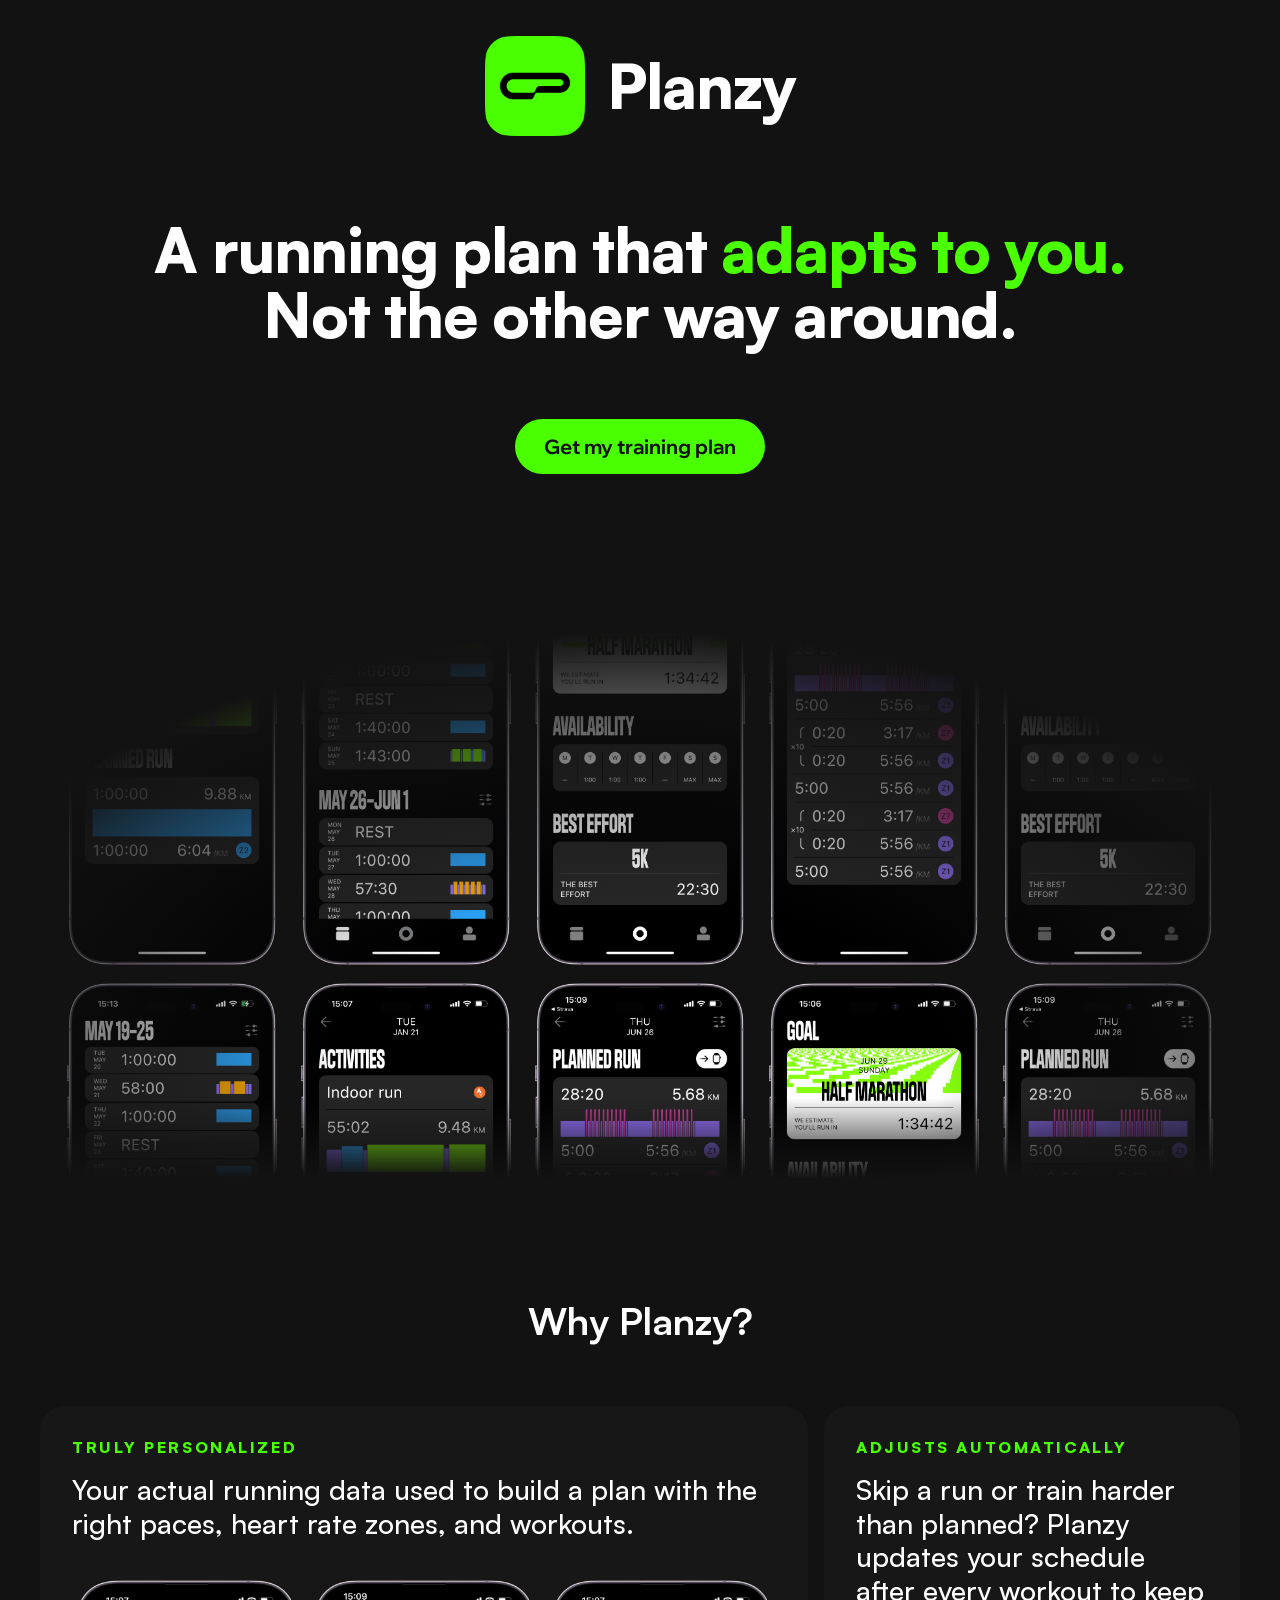
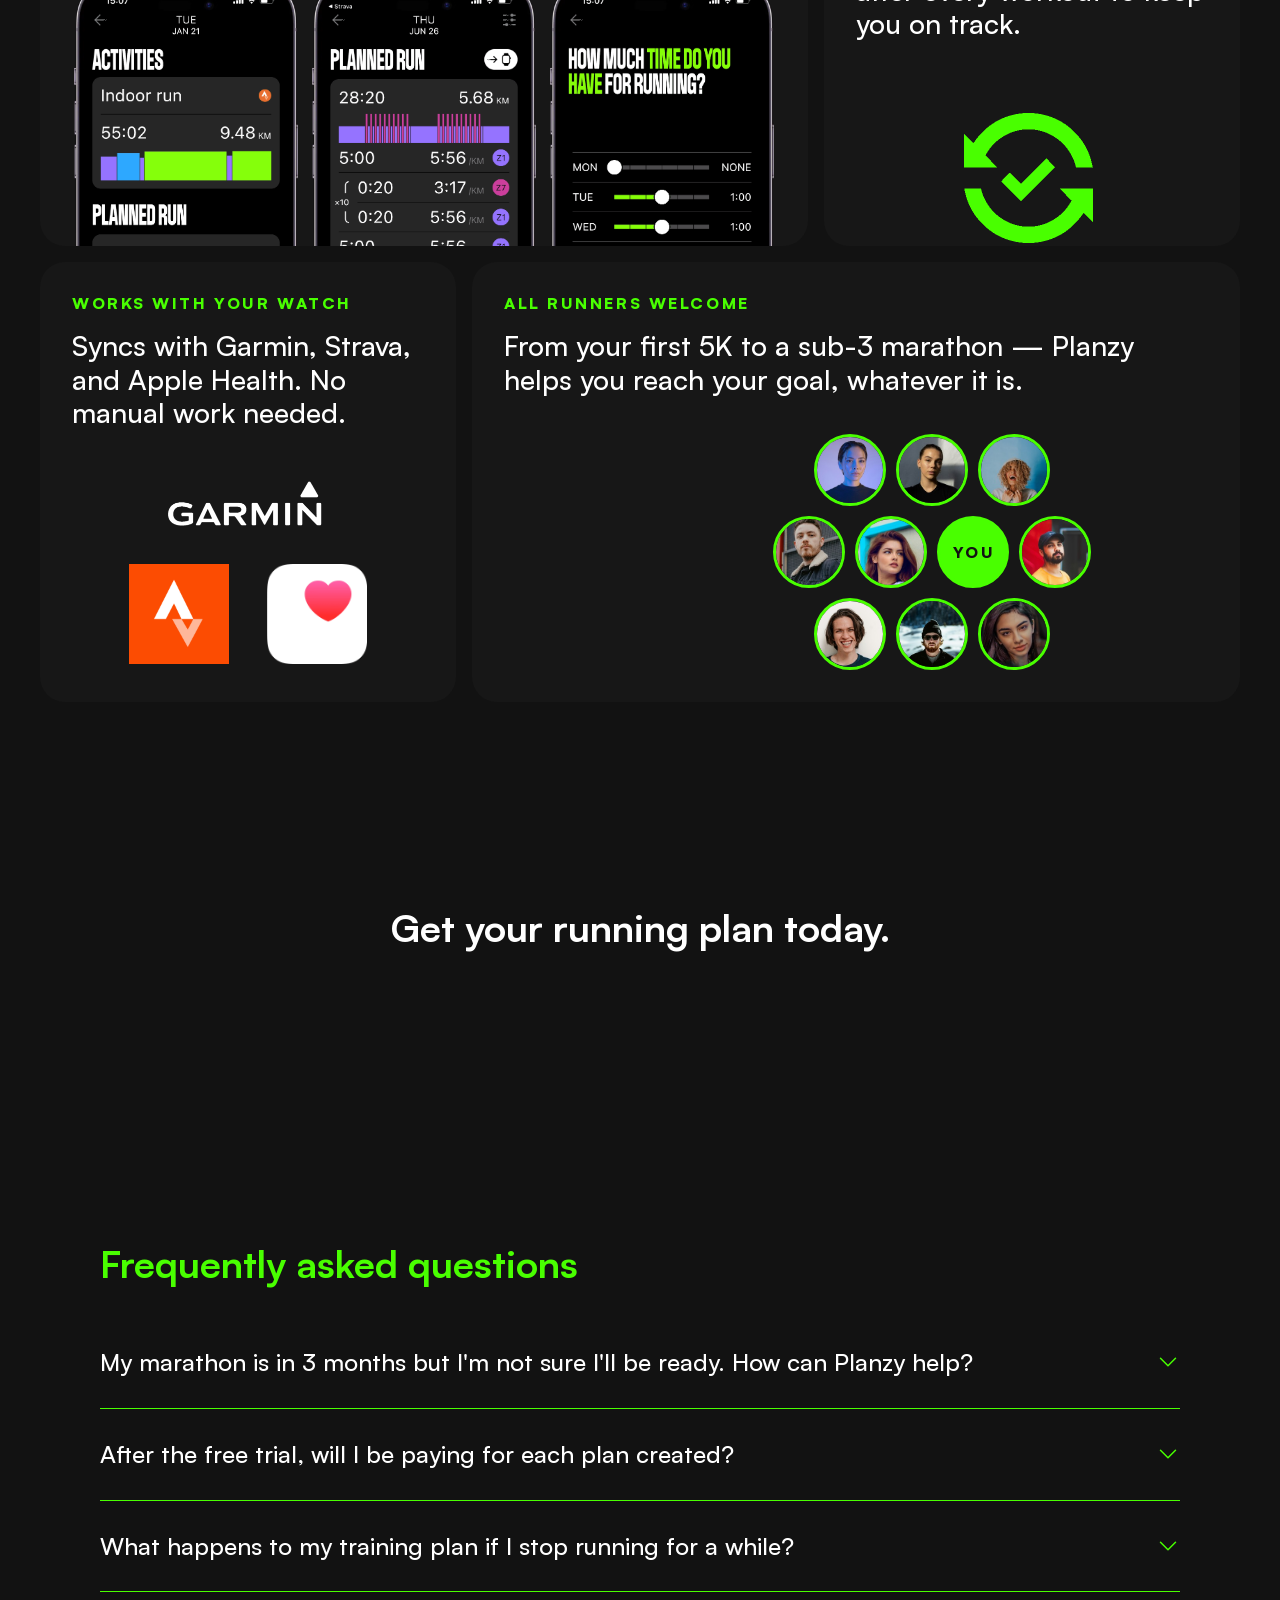
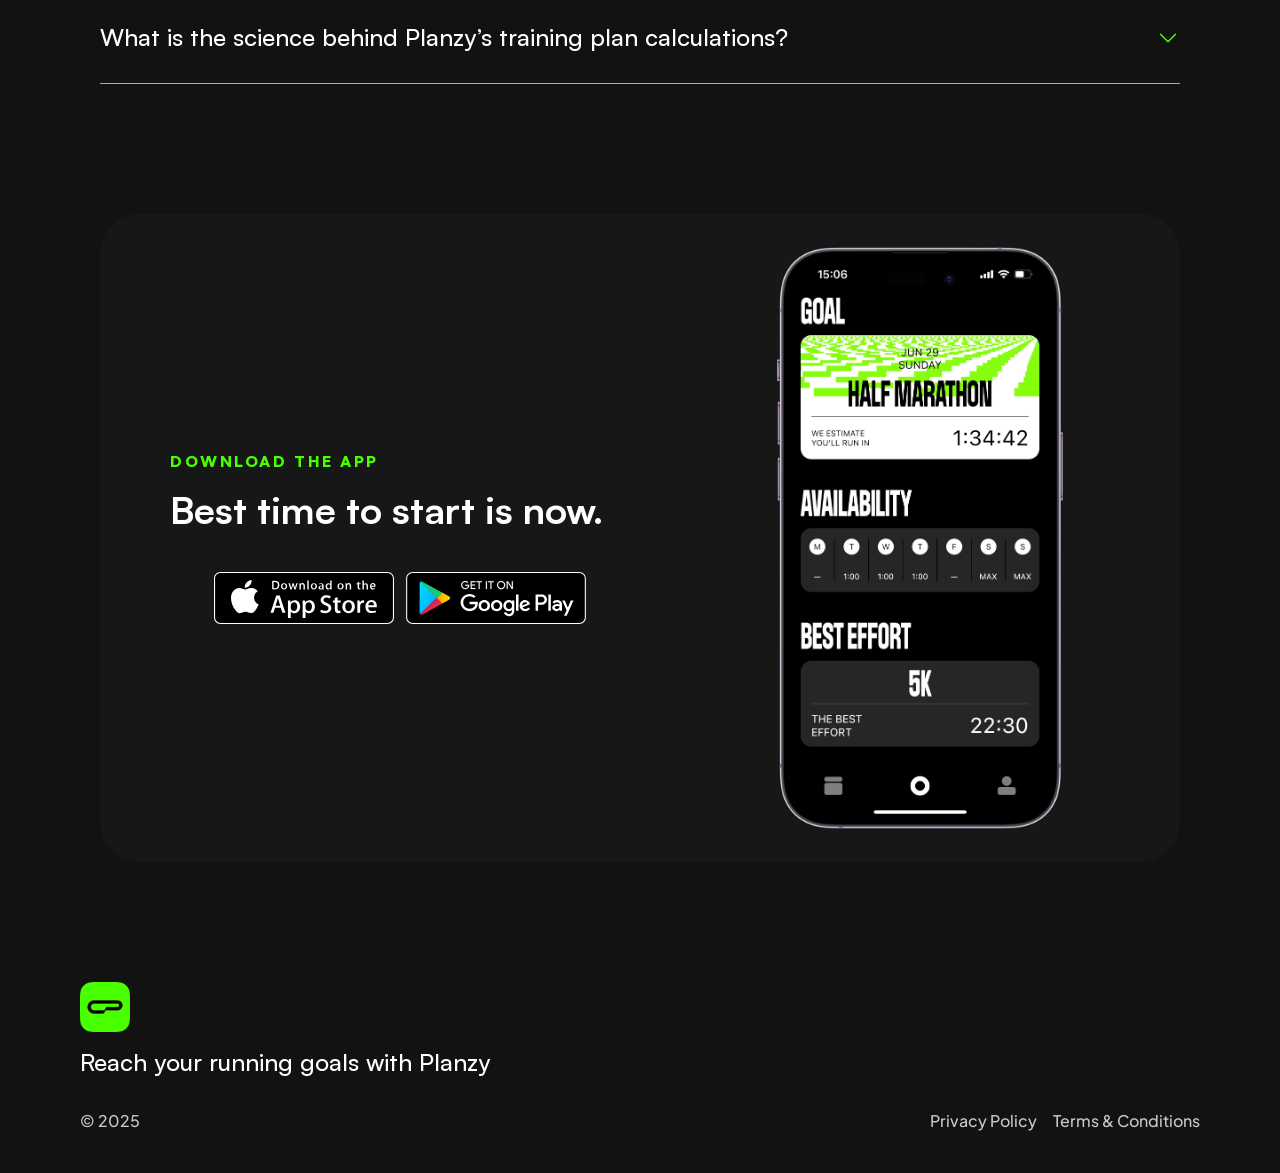
==== index.html @ 549fe369 "Planzy landing page: static copy of the Framer site for Netlify Co-Authored-By: Claude Opus 5.5 <nor" ====
<!doctype html>
<html lang="en">
<head>
<meta charset="utf-8">
<meta name="viewport" content="width=device-width, initial-scale=1">
<title>Planzy — AI coach for runners: 5K, 10K, half &amp; marathon training plans</title>
<meta name="description" content="Train smarter for any distance with an AI-powered running coach that adapts to you. Get a personalized training plan based on your fitness level, goals, and schedule. Your plan evolves automatically as you progress, keeping you on track and injury-free.">
<link rel="canonical" href="https://www.planzy.ai/">
<meta property="og:type" content="website">
<meta property="og:url" content="https://www.planzy.ai/">
<meta property="og:title" content="Planzy — AI coach for runners: 5K, 10K, half &amp; marathon training plans">
<meta property="og:description" content="Train smarter for any distance with an AI-powered running coach that adapts to you. Get a personalized training plan based on your fitness level, goals, and schedule. Your plan evolves automatically as you progress, keeping you on track and injury-free.">
<meta property="og:image" content="https://www.planzy.ai/assets/img/og-image.png">
<meta name="twitter:card" content="summary_large_image">
<meta name="twitter:title" content="Planzy — AI coach for runners: 5K, 10K, half &amp; marathon training plans">
<meta name="twitter:description" content="Train smarter for any distance with an AI-powered running coach that adapts to you. Get a personalized training plan based on your fitness level, goals, and schedule. Your plan evolves automatically as you progress, keeping you on track and injury-free.">
<meta name="twitter:image" content="https://www.planzy.ai/assets/img/og-image.png">
<meta name="robots" content="max-image-preview:large">
<link rel="icon" href="/assets/img/favicon.png">
<link rel="apple-touch-icon" href="/assets/img/apple-touch-icon.png">
<link rel="preconnect" href="https://fonts.googleapis.com">
<link rel="preconnect" href="https://fonts.gstatic.com" crossorigin>
<link href="https://fonts.googleapis.com/css2?family=Plus+Jakarta+Sans:wght@500&family=Wix+Madefor+Display:wght@700&display=swap" rel="stylesheet">
<link rel="preload" href="/assets/fonts/satoshi-900.woff2" as="font" type="font/woff2" crossorigin>
<style>
@font-face { font-family: Satoshi; src: url(/assets/fonts/satoshi-500.woff2) format("woff2"); font-weight: 500; font-display: swap; }
@font-face { font-family: Satoshi; src: url(/assets/fonts/satoshi-700.woff2) format("woff2"); font-weight: 700; font-display: swap; }
@font-face { font-family: Satoshi; src: url(/assets/fonts/satoshi-900.woff2) format("woff2"); font-weight: 900; font-display: swap; }

:root {
  --bg: #121212;
  --card: #171717;
  --green: #49ff00;
  --text: #fff;
  --muted: #c8c8c8;
  --sans: Satoshi, sans-serif;
  --body: "Plus Jakarta Sans", sans-serif;
  --button: "Wix Madefor Display", sans-serif;
}
* { box-sizing: border-box; margin: 0; padding: 0; }
html { -webkit-text-size-adjust: 100%; }
body { background: var(--bg); color: var(--text); font-family: var(--sans); overflow-x: hidden; -webkit-font-smoothing: antialiased; }
img { display: block; max-width: 100%; }
a { color: inherit; text-decoration: none; }
.green { color: var(--green); }

/* labels and headings */
.label { font-weight: 900; font-size: 16px; line-height: 1.2; letter-spacing: .16em; text-transform: uppercase; color: var(--green); }
.h2 { font-weight: 700; font-size: 38px; line-height: 1.2; }

/* button */
.btn { display: inline-flex; align-items: center; justify-content: center; height: 55px; padding: 0 28px; border-radius: 999px; background: var(--green); color: var(--bg); font-family: var(--button); font-weight: 700; font-size: 20px; line-height: 24px; transition: transform .2s ease; }
.btn:hover { transform: scale(1.04); }

/* hero */
.hero { position: relative; padding-top: 36px; text-align: center; overflow: hidden; }
.brand { display: inline-flex; align-items: center; gap: 22px; }
.brand img { width: 100px; height: 100px; }
.brand span { font-weight: 900; font-size: 62px; line-height: 1.05; letter-spacing: -1.2px; }
.hero h1 { margin-top: 76px; font-weight: 900; font-size: 62px; line-height: 1.05; letter-spacing: -1.2px; }
.hero h1 .m { display: none; }
.hero .btn { margin-top: 72px; width: 250px; }

/* phone wall */
.wall { position: relative; height: 640px; margin-top: 64px; }
.wall-cols { position: absolute; left: 50%; top: 0; width: 1146px; margin-left: -573px; display: flex; gap: 24px; height: 100%; transform-origin: top center; }
.col { width: 210px; height: 100%; overflow: hidden; -webkit-mask-image: linear-gradient(transparent, #000 12.5%, #000 87.5%, transparent); mask-image: linear-gradient(transparent, #000 12.5%, #000 87.5%, transparent); }
.track { display: flex; flex-direction: column; gap: 18px; animation: down var(--dur) linear infinite; animation-delay: var(--delay); }
@keyframes down { from { transform: translateY(calc(-50% - 9px)); } to { transform: translateY(0); } }
.wall::after { content: ""; position: absolute; inset: 0; pointer-events: none; background: radial-gradient(60% 69.3% at 50% 84%, rgba(18,18,18,0) 38.9%, var(--bg) 100%); }

.phone { position: relative; width: 210px; aspect-ratio: 207 / 421; flex: none; }
.phone .screen { position: absolute; left: 4.6%; top: 1.9%; width: 90.8%; height: 96.2%; object-fit: cover; border-radius: 13% / 6.2%; }
.phone .frame { position: absolute; inset: 0; width: 100%; height: 100%; }

/* why */
.why { padding: 120px 40px 0; max-width: 1280px; margin: 0 auto; }
.why .h2 { text-align: center; }
.grid { margin-top: 62px; display: grid; grid-template-columns: 768fr 416fr; gap: 16px; }
.grid .row2 { grid-column: 1 / -1; display: grid; grid-template-columns: 416fr 768fr; gap: 16px; }
.card { position: relative; background: var(--card); border-radius: 25px; padding: 32px; height: 440px; overflow: hidden; }
.card h3 { margin-top: 16px; font-weight: 500; font-size: 28px; line-height: 1.2; }
.card-phones { position: absolute; left: 34px; top: 174px; display: flex; gap: 14px; }
.card-phones .phone { width: 224px; }
.sync { width: 201px; margin: 46px auto 0; }
.watch { display: flex; flex-direction: column; align-items: center; margin-top: 40px; }
.watch .garmin { width: 200px; }
.watch .apps { display: flex; gap: 38px; margin-top: 27px; }
.watch .apps img { width: 100px; height: 100px; }
.runners { display: flex; flex-direction: column; align-items: center; gap: 10px; margin-top: 38px; margin-left: 152px; }
.runners div { display: flex; gap: 10px; }
.runners img, .runners .you { width: 72px; height: 72px; border-radius: 50%; border: 3px solid var(--green); object-fit: cover; }
.runners .you { display: grid; place-items: center; background: var(--green); color: var(--bg); font-weight: 900; font-size: 16px; letter-spacing: .16em; padding-left: .16em; }

/* cta */
.cta { padding: 203px 20px 84px; text-align: center; }
.cta .btn { margin-top: 32px; width: 300px; color: #000; }

/* faq */
.faq { max-width: 1080px; margin: 0 auto; padding: 120px 0 0; }
.faq .h2 { color: var(--green); }
.faq-list { margin-top: 61px; }
.faq details { border-bottom: 1px solid var(--green); padding: 0 0 31px; margin-bottom: 31px; }
.faq summary { list-style: none; cursor: pointer; display: flex; justify-content: space-between; align-items: center; gap: 24px; font-weight: 500; font-size: 24px; line-height: 1.2; }
.faq summary::-webkit-details-marker { display: none; }
.faq summary svg { flex: none; width: 24px; height: 24px; transition: transform .25s ease; }
.faq details[open] summary svg { transform: rotate(180deg); }
.faq details p { margin-top: 29px; font-family: var(--body); font-weight: 500; font-size: 16px; line-height: 24px; color: #f4f4f4; }

/* download */
.download { max-width: 1080px; margin: 130px auto 0; background: var(--card); border-radius: 40px; padding: 32px 0 32px 40px; display: grid; grid-template-columns: 1fr 1fr; align-items: center; min-height: 648px; overflow: hidden; }
.download .text { width: 460px; justify-self: center; }
.download .h2 { margin-top: 16px; }
.download .h2 .m { display: none; }
.stores { display: flex; justify-content: center; gap: 12px; margin-top: 39px; }
.stores img { width: 180px; height: 52px; }
.download .phone { width: 286px; justify-self: center; }

/* footer */
footer { max-width: 1200px; margin: 80px auto 0; padding: 40px 40px 40px; }
footer .mark { width: 50px; height: 50px; }
footer .tag { margin-top: 16px; font-weight: 500; font-size: 24px; line-height: 1.2; }
footer .bottom { display: flex; justify-content: space-between; align-items: center; margin-top: 32px; font-family: var(--body); font-weight: 500; font-size: 16px; line-height: 24px; color: var(--muted); }
footer nav { display: flex; gap: 16px; }
footer nav a:hover { color: #fff; }

/* reveal on scroll */
.reveal { opacity: 0; transform: translateY(40px); transition: opacity .8s ease, transform .8s ease; }
.reveal.in { opacity: 1; transform: none; }
.no-js .reveal { opacity: 1; transform: none; }


@media (prefers-reduced-motion: reduce) {
  .track { animation: none; }
  .reveal { opacity: 1; transform: none; transition: none; }
}

/* tablet */
@media (max-width: 1100px) {
  .grid, .grid .row2 { grid-template-columns: 1fr; }
  .card { height: auto; min-height: 400px; }
  .card-phones { position: static; margin-top: 40px; margin-bottom: -120px; }
  .runners { margin-left: 0; }
  .faq, .download { margin-left: 24px; margin-right: 24px; }
  .download { grid-template-columns: 1fr; padding: 48px 24px 0; text-align: center; gap: 48px; }
  .download .text { width: auto; }
  .download .phone { margin-bottom: -180px; }
}

/* phone */
@media (max-width: 640px) {
  .hero { padding-top: 36px; }
  .brand { gap: 20px; }
  .brand img { width: 80px; height: 80px; }
  .brand span { font-size: 48px; }
  .hero h1 { margin-top: 56px; font-size: 40px; padding: 0 16px; }
  .hero h1 .m { display: inline; }
  .hero h1 .d { display: none; }
  .hero .btn { margin-top: 32px; }
  .wall { height: 820px; margin-top: 40px; }
  .wall-cols { transform: scale(1.3); }
  .wall::after { background: radial-gradient(130% 70% at 50% 50%, rgba(18,18,18,0) 55%, var(--bg) 100%); }
  .why { padding: 80px 16px 0; }
  .grid { margin-top: 40px; }
  .card { padding: 28px 24px; }
  .card h3 { font-size: 26px; }
  .card-phones { gap: 10px; }
  .card-phones .phone { width: 150px; }
  .card-phones .phone:nth-child(3) { display: none; }
  .card-phones { margin-bottom: -60px; }
  .runners img, .runners .you { width: 56px; height: 56px; }
  .cta { padding: 120px 16px 40px; }
  .cta .btn { width: auto; }
  .h2 { font-size: 32px; }
  .faq { padding-top: 80px; margin: 0 16px; }
  .faq-list { margin-top: 40px; }
  .faq summary { font-size: 20px; }
  .download { margin: 100px 16px 0; border-radius: 32px; }
  .download .h2 .m { display: inline; }
  .stores { flex-wrap: wrap; }
  .download .phone { width: 240px; }
  footer { padding: 40px 16px; }
  footer .bottom { flex-direction: column; align-items: flex-start; gap: 12px; }
}
</style>
</head>
<body class="no-js">
<script>document.body.classList.remove('no-js');</script>

<header class="hero" id="home">
  <a class="brand" href="#home" aria-label="Planzy">
    <img src="/assets/img/logo-mark.png" alt="" width="100" height="100">
    <span>Planzy</span>
  </a>
  <h1>A running plan<span class="d"> </span><br class="m">that <span class="green">adapts to you.</span><br>Not the other way around.</h1>
  <a class="btn" href="https://apps.apple.com/app/id6499276047">Get my training plan</a>

  <div class="wall" aria-hidden="true">
    <div class="wall-cols">
      <div class="col"><div class="track" style="--dur:15s;--delay:-3s">
        <div class="phone"><img class="screen" src="/assets/img/screen-activities.png" alt=""><img class="frame" src="/assets/img/phone-frame.webp" alt=""></div>
        <div class="phone"><img class="screen" src="/assets/img/screen-calendar.png" alt=""><img class="frame" src="/assets/img/phone-frame.webp" alt=""></div>
        <div class="phone"><img class="screen" src="/assets/img/screen-activities.png" alt=""><img class="frame" src="/assets/img/phone-frame.webp" alt=""></div>
        <div class="phone"><img class="screen" src="/assets/img/screen-calendar.png" alt=""><img class="frame" src="/assets/img/phone-frame.webp" alt=""></div>
      </div></div>
      <div class="col"><div class="track" style="--dur:13s;--delay:-9s">
        <div class="phone"><img class="screen" src="/assets/img/screen-calendar.png" alt=""><img class="frame" src="/assets/img/phone-frame.webp" alt=""></div>
        <div class="phone"><img class="screen" src="/assets/img/screen-activities.png" alt=""><img class="frame" src="/assets/img/phone-frame.webp" alt=""></div>
        <div class="phone"><img class="screen" src="/assets/img/screen-calendar.png" alt=""><img class="frame" src="/assets/img/phone-frame.webp" alt=""></div>
        <div class="phone"><img class="screen" src="/assets/img/screen-activities.png" alt=""><img class="frame" src="/assets/img/phone-frame.webp" alt=""></div>
      </div></div>
      <div class="col"><div class="track" style="--dur:11.5s;--delay:-2s">
        <div class="phone"><img class="screen" src="/assets/img/screen-goal.png" alt=""><img class="frame" src="/assets/img/phone-frame.webp" alt=""></div>
        <div class="phone"><img class="screen" src="/assets/img/screen-planned-run.png" alt=""><img class="frame" src="/assets/img/phone-frame.webp" alt=""></div>
        <div class="phone"><img class="screen" src="/assets/img/screen-goal.png" alt=""><img class="frame" src="/assets/img/phone-frame.webp" alt=""></div>
        <div class="phone"><img class="screen" src="/assets/img/screen-planned-run.png" alt=""><img class="frame" src="/assets/img/phone-frame.webp" alt=""></div>
      </div></div>
      <div class="col"><div class="track" style="--dur:13s;--delay:-6s">
        <div class="phone"><img class="screen" src="/assets/img/screen-planned-run.png" alt=""><img class="frame" src="/assets/img/phone-frame.webp" alt=""></div>
        <div class="phone"><img class="screen" src="/assets/img/screen-goal.png" alt=""><img class="frame" src="/assets/img/phone-frame.webp" alt=""></div>
        <div class="phone"><img class="screen" src="/assets/img/screen-planned-run.png" alt=""><img class="frame" src="/assets/img/phone-frame.webp" alt=""></div>
        <div class="phone"><img class="screen" src="/assets/img/screen-goal.png" alt=""><img class="frame" src="/assets/img/phone-frame.webp" alt=""></div>
      </div></div>
      <div class="col"><div class="track" style="--dur:15s;--delay:-11s">
        <div class="phone"><img class="screen" src="/assets/img/screen-goal.png" alt=""><img class="frame" src="/assets/img/phone-frame.webp" alt=""></div>
        <div class="phone"><img class="screen" src="/assets/img/screen-planned-run.png" alt=""><img class="frame" src="/assets/img/phone-frame.webp" alt=""></div>
        <div class="phone"><img class="screen" src="/assets/img/screen-goal.png" alt=""><img class="frame" src="/assets/img/phone-frame.webp" alt=""></div>
        <div class="phone"><img class="screen" src="/assets/img/screen-planned-run.png" alt=""><img class="frame" src="/assets/img/phone-frame.webp" alt=""></div>
      </div></div>
    </div>
  </div>
</header>

<main>
  <section class="why">
    <h2 class="h2 reveal">Why Planzy?</h2>
    <div class="grid">
      <div class="card reveal">
        <h6 class="label">Truly personalized</h6>
        <h3>Your actual running data used to build a plan with the right paces, heart rate zones, and workouts.</h3>
        <div class="card-phones" aria-hidden="true">
          <div class="phone"><img class="screen" src="/assets/img/screen-activities.png" alt="" loading="lazy"><img class="frame" src="/assets/img/phone-frame.webp" alt=""></div>
          <div class="phone"><img class="screen" src="/assets/img/screen-planned-run.png" alt="" loading="lazy"><img class="frame" src="/assets/img/phone-frame.webp" alt=""></div>
          <div class="phone"><img class="screen" src="/assets/img/screen-time.png" alt="" loading="lazy"><img class="frame" src="/assets/img/phone-frame.webp" alt=""></div>
        </div>
      </div>
      <div class="card reveal">
        <h6 class="label">Adjusts automatically</h6>
        <h3>Skip a run or train harder than planned? Planzy updates your schedule after every workout to keep you on track.</h3>
        <img class="sync" src="/assets/img/icon-sync.png" alt="" loading="lazy">
      </div>
      <div class="row2">
        <div class="card reveal">
          <h6 class="label">Works with your watch</h6>
          <h3>Syncs with Garmin, Strava, and Apple Health. No manual work needed.</h3>
          <div class="watch">
            <img class="garmin" src="/assets/img/logo-garmin.png" alt="Garmin" loading="lazy">
            <div class="apps">
              <img src="/assets/img/icon-strava.png" alt="Strava" loading="lazy">
              <img src="/assets/img/icon-health.png" alt="Apple Health" loading="lazy">
            </div>
          </div>
        </div>
        <div class="card reveal">
          <h6 class="label">All runners welcome</h6>
          <h3>From your first 5K to a sub-3 marathon — Planzy helps you reach your goal, whatever it is.</h3>
          <div class="runners" aria-hidden="true">
            <div><img src="/assets/img/runner-1.jpg" alt="" loading="lazy"><img src="/assets/img/runner-2.jpg" alt="" loading="lazy"><img src="/assets/img/runner-3.jpg" alt="" loading="lazy"></div>
            <div><img src="/assets/img/runner-4.jpg" alt="" loading="lazy"><img src="/assets/img/runner-5.jpg" alt="" loading="lazy"><span class="you">YOU</span><img src="/assets/img/runner-6.jpg" alt="" loading="lazy"></div>
            <div><img src="/assets/img/runner-7.jpg" alt="" loading="lazy"><img src="/assets/img/runner-8.jpg" alt="" loading="lazy"><img src="/assets/img/runner-9.jpg" alt="" loading="lazy"></div>
          </div>
        </div>
      </div>
    </div>
  </section>

  <section class="cta">
    <h2 class="h2 reveal">Get your running plan today.</h2>
    <a class="btn reveal" href="https://onelink.to/mcejjr">Start my 7 days free trial</a>
  </section>

  <section class="faq">
    <h2 class="h2 reveal">Frequently asked questions</h2>
    <div class="faq-list">
      <details class="reveal">
        <summary>My marathon is in 3 months but I'm not sure I'll be ready. How can Planzy help?<svg viewBox="0 0 24 24" aria-hidden="true"><path d="M19.5 8.25 12 15.75 4.5 8.25" fill="none" stroke="#49ff00" stroke-width="1.5" stroke-linecap="round" stroke-linejoin="round"/></svg></summary>
        <p>Planzy creates a personalized training plan based on your body metrics, current pace, and marathon date. You’ll see exactly what it will take to get ready. Good luck!</p>
      </details>
      <details class="reveal">
        <summary>After the free trial, will I be paying for each plan created?<svg viewBox="0 0 24 24" aria-hidden="true"><path d="M19.5 8.25 12 15.75 4.5 8.25" fill="none" stroke="#49ff00" stroke-width="1.5" stroke-linecap="round" stroke-linejoin="round"/></svg></summary>
        <p>No, you can create as many plans as you need during your subscription.</p>
      </details>
      <details class="reveal">
        <summary>What happens to my training plan if I stop running for a while?<svg viewBox="0 0 24 24" aria-hidden="true"><path d="M19.5 8.25 12 15.75 4.5 8.25" fill="none" stroke="#49ff00" stroke-width="1.5" stroke-linecap="round" stroke-linejoin="round"/></svg></summary>
        <p>As soon as you're ready to run again, just open the app — your plan will be recalculated to account for the break.</p>
      </details>
      <details class="reveal">
        <summary>What is the science behind Planzy’s training plan calculations?<svg viewBox="0 0 24 24" aria-hidden="true"><path d="M19.5 8.25 12 15.75 4.5 8.25" fill="none" stroke="#49ff00" stroke-width="1.5" stroke-linecap="round" stroke-linejoin="round"/></svg></summary>
        <p>Thanks for asking! Planzy uses adaptive algorithms, VO2 max estimates, pace trends and some magic of course.</p>
      </details>
    </div>
  </section>

  <section class="download reveal">
    <div class="text">
      <h6 class="label">Download the app</h6>
      <h2 class="h2">Best time to start<br class="m"> is now.</h2>
      <div class="stores">
        <a href="https://apps.apple.com/app/id6499276047"><img src="/assets/img/badge-app-store.svg" alt="Download on the App Store" width="180" height="52"></a>
        <a href="https://play.google.com/store/apps/details?id=ai.planzy"><img src="/assets/img/badge-google-play.svg" alt="Get it on Google Play" width="180" height="52"></a>
      </div>
    </div>
    <div class="phone" aria-hidden="true"><img class="screen" src="/assets/img/screen-goal.png" alt="" loading="lazy"><img class="frame" src="/assets/img/phone-frame.webp" alt=""></div>
  </section>
</main>

<footer>
  <a href="#home" aria-label="Planzy"><img class="mark" src="/assets/img/logo-mark.png" alt=""></a>
  <p class="tag">Reach your running goals with Planzy</p>
  <div class="bottom">
    <span>© 2025</span>
    <nav>
      <a href="https://help.planzy.ai/en/articles/9335132-privacy-policy">Privacy Policy</a>
      <a href="https://help.planzy.ai/en/articles/9335177-terms-conditions">Terms &amp; Conditions</a>
    </nav>
  </div>
</footer>

<script>
// Fade sections in as they scroll into view
(function () {
  var els = document.querySelectorAll('.reveal');
  if (!('IntersectionObserver' in window)) { els.forEach(function (e) { e.classList.add('in'); }); return; }
  var io = new IntersectionObserver(function (entries) {
    entries.forEach(function (e) { if (e.isIntersecting) { e.target.classList.add('in'); io.unobserve(e.target); } });
  }, { rootMargin: '0px 0px -10% 0px' });
  els.forEach(function (e) { io.observe(e); });
})();
</script>
</body>
</html>
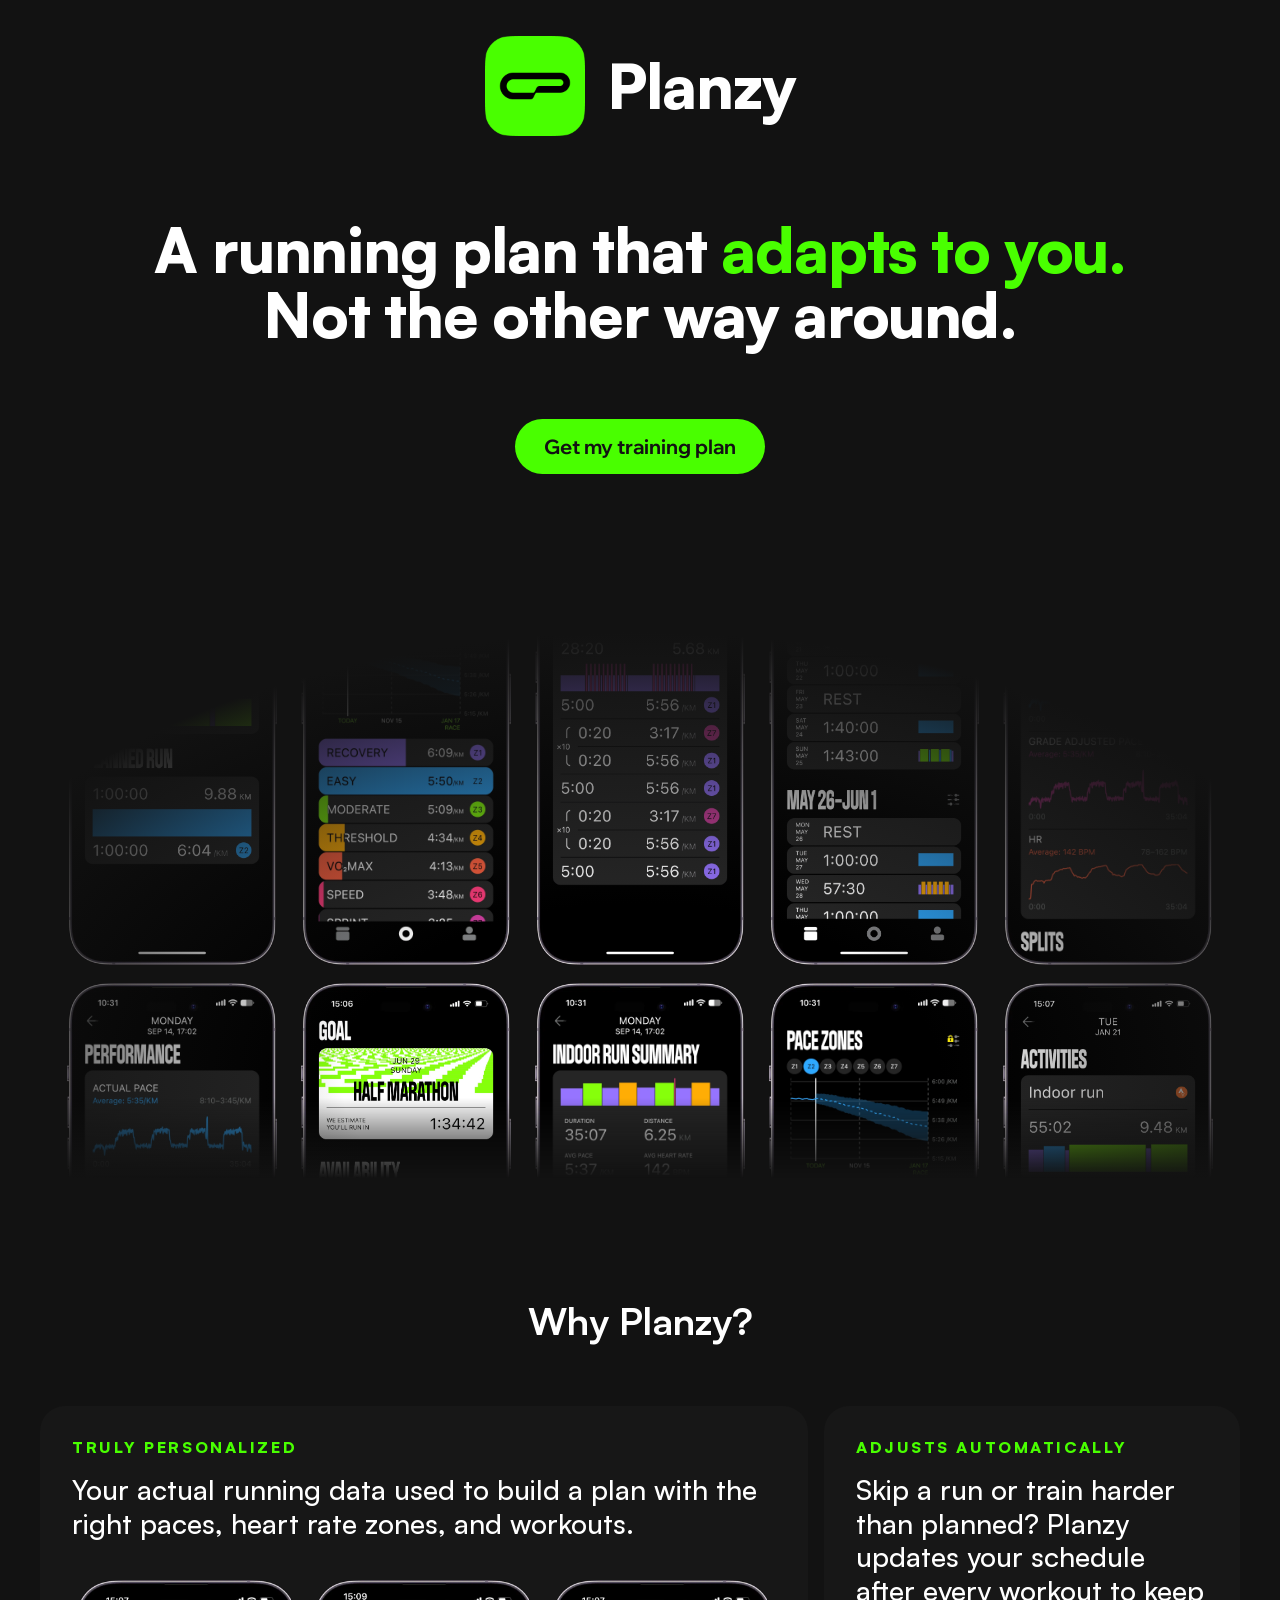
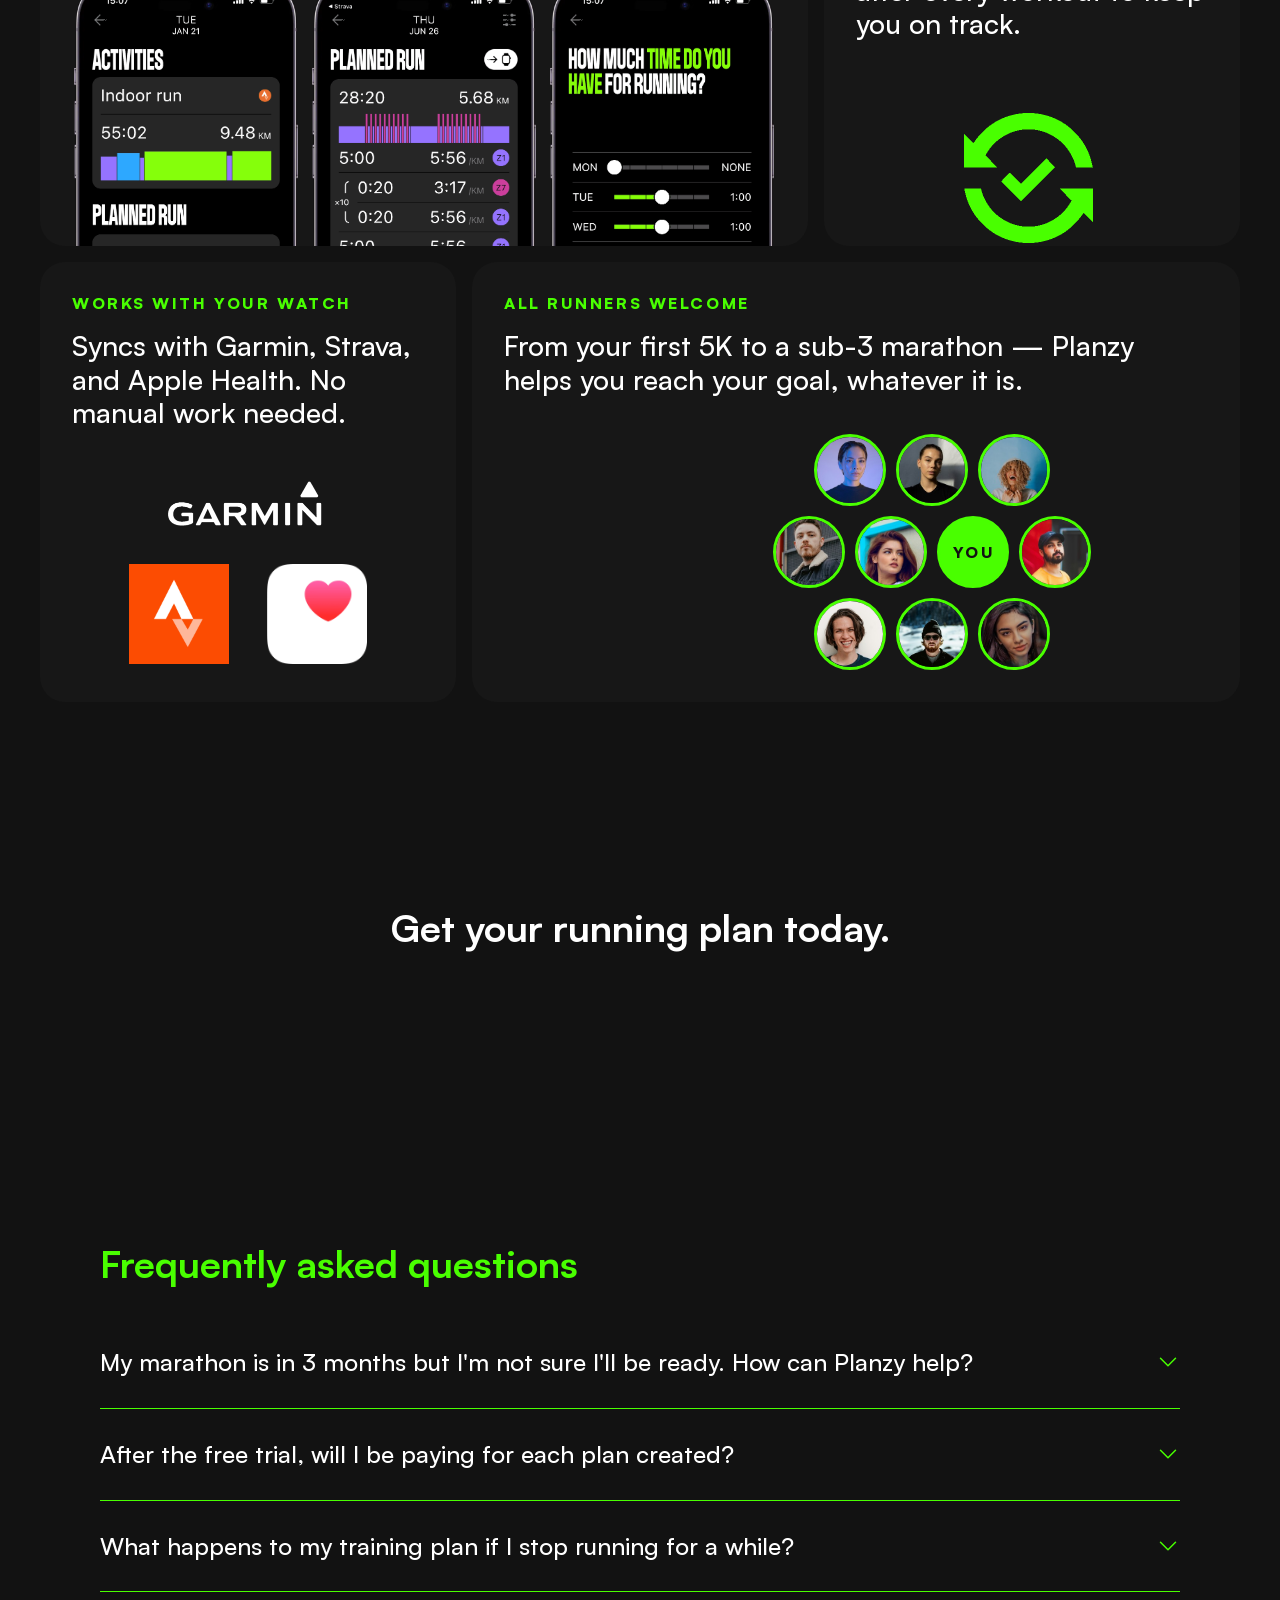
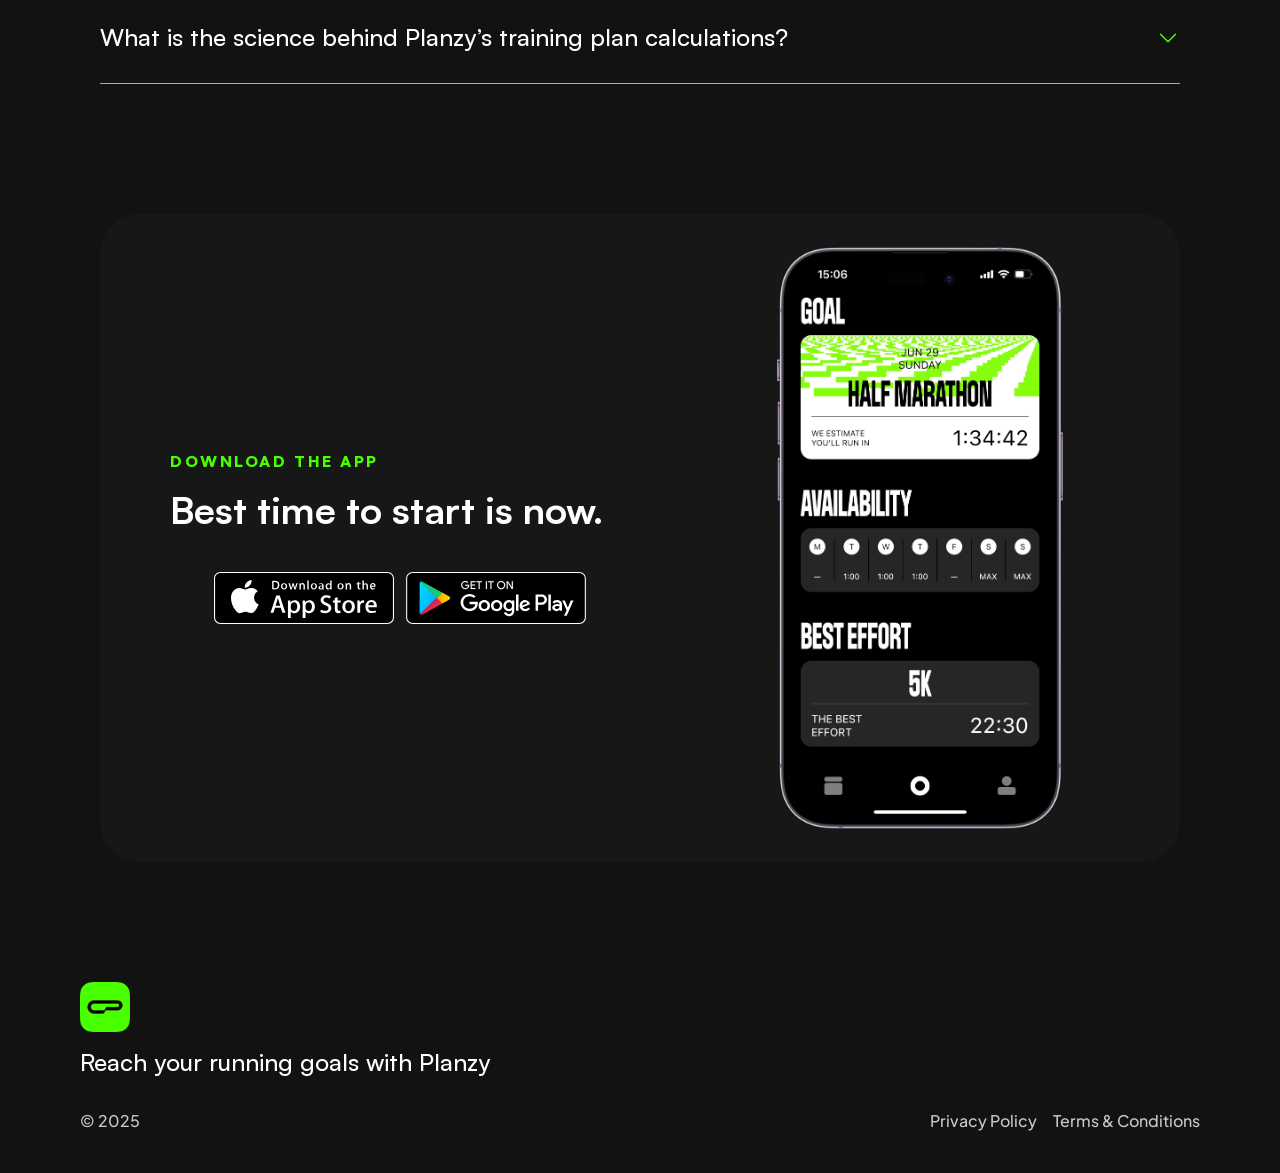
==== commit d437ec89: "Hero wall: add performance, run summary and pace zones screens Co-Authored-By: Claude Opus 5.5 <nore" ====
--- a/index.html
+++ b/index.html
@@ -5,16 +5,16 @@
 <meta name="viewport" content="width=device-width, initial-scale=1">
 <title>Planzy — AI coach for runners: 5K, 10K, half &amp; marathon training plans</title>
 <meta name="description" content="Train smarter for any distance with an AI-powered running coach that adapts to you. Get a personalized training plan based on your fitness level, goals, and schedule. Your plan evolves automatically as you progress, keeping you on track and injury-free.">
-<link rel="canonical" href="https://www.planzy.ai/">
+<link rel="canonical" href="https://planzy.ai/">
 <meta property="og:type" content="website">
-<meta property="og:url" content="https://www.planzy.ai/">
+<meta property="og:url" content="https://planzy.ai/">
 <meta property="og:title" content="Planzy — AI coach for runners: 5K, 10K, half &amp; marathon training plans">
 <meta property="og:description" content="Train smarter for any distance with an AI-powered running coach that adapts to you. Get a personalized training plan based on your fitness level, goals, and schedule. Your plan evolves automatically as you progress, keeping you on track and injury-free.">
-<meta property="og:image" content="https://www.planzy.ai/assets/img/og-image.png">
+<meta property="og:image" content="https://planzy.ai/assets/img/og-image.png">
 <meta name="twitter:card" content="summary_large_image">
 <meta name="twitter:title" content="Planzy — AI coach for runners: 5K, 10K, half &amp; marathon training plans">
 <meta name="twitter:description" content="Train smarter for any distance with an AI-powered running coach that adapts to you. Get a personalized training plan based on your fitness level, goals, and schedule. Your plan evolves automatically as you progress, keeping you on track and injury-free.">
-<meta name="twitter:image" content="https://www.planzy.ai/assets/img/og-image.png">
+<meta name="twitter:image" content="https://planzy.ai/assets/img/og-image.png">
 <meta name="robots" content="max-image-preview:large">
 <link rel="icon" href="/assets/img/favicon.png">
 <link rel="apple-touch-icon" href="/assets/img/apple-touch-icon.png">
@@ -197,35 +197,45 @@
 
   <div class="wall" aria-hidden="true">
     <div class="wall-cols">
-      <div class="col"><div class="track" style="--dur:15s;--delay:-3s">
+      <div class="col"><div class="track" style="--dur:22.5s;--delay:-3s">
         <div class="phone"><img class="screen" src="/assets/img/screen-activities.png" alt=""><img class="frame" src="/assets/img/phone-frame.webp" alt=""></div>
+        <div class="phone"><img class="screen" src="/assets/img/screen-performance.webp" alt=""><img class="frame" src="/assets/img/phone-frame.webp" alt=""></div>
         <div class="phone"><img class="screen" src="/assets/img/screen-calendar.png" alt=""><img class="frame" src="/assets/img/phone-frame.webp" alt=""></div>
         <div class="phone"><img class="screen" src="/assets/img/screen-activities.png" alt=""><img class="frame" src="/assets/img/phone-frame.webp" alt=""></div>
+        <div class="phone"><img class="screen" src="/assets/img/screen-performance.webp" alt=""><img class="frame" src="/assets/img/phone-frame.webp" alt=""></div>
         <div class="phone"><img class="screen" src="/assets/img/screen-calendar.png" alt=""><img class="frame" src="/assets/img/phone-frame.webp" alt=""></div>
       </div></div>
-      <div class="col"><div class="track" style="--dur:13s;--delay:-9s">
-        <div class="phone"><img class="screen" src="/assets/img/screen-calendar.png" alt=""><img class="frame" src="/assets/img/phone-frame.webp" alt=""></div>
-        <div class="phone"><img class="screen" src="/assets/img/screen-activities.png" alt=""><img class="frame" src="/assets/img/phone-frame.webp" alt=""></div>
-        <div class="phone"><img class="screen" src="/assets/img/screen-calendar.png" alt=""><img class="frame" src="/assets/img/phone-frame.webp" alt=""></div>
-        <div class="phone"><img class="screen" src="/assets/img/screen-activities.png" alt=""><img class="frame" src="/assets/img/phone-frame.webp" alt=""></div>
-      </div></div>
-      <div class="col"><div class="track" style="--dur:11.5s;--delay:-2s">
+      <div class="col"><div class="track" style="--dur:19.5s;--delay:-9s">
+        <div class="phone"><img class="screen" src="/assets/img/screen-zones.webp" alt=""><img class="frame" src="/assets/img/phone-frame.webp" alt=""></div>
+        <div class="phone"><img class="screen" src="/assets/img/screen-goal.png" alt=""><img class="frame" src="/assets/img/phone-frame.webp" alt=""></div>
+        <div class="phone"><img class="screen" src="/assets/img/screen-summary.webp" alt=""><img class="frame" src="/assets/img/phone-frame.webp" alt=""></div>
+        <div class="phone"><img class="screen" src="/assets/img/screen-zones.webp" alt=""><img class="frame" src="/assets/img/phone-frame.webp" alt=""></div>
+        <div class="phone"><img class="screen" src="/assets/img/screen-goal.png" alt=""><img class="frame" src="/assets/img/phone-frame.webp" alt=""></div>
+        <div class="phone"><img class="screen" src="/assets/img/screen-summary.webp" alt=""><img class="frame" src="/assets/img/phone-frame.webp" alt=""></div>
+      </div></div>
+      <div class="col"><div class="track" style="--dur:17s;--delay:-2s">
+        <div class="phone"><img class="screen" src="/assets/img/screen-planned-run.png" alt=""><img class="frame" src="/assets/img/phone-frame.webp" alt=""></div>
+        <div class="phone"><img class="screen" src="/assets/img/screen-summary.webp" alt=""><img class="frame" src="/assets/img/phone-frame.webp" alt=""></div>
         <div class="phone"><img class="screen" src="/assets/img/screen-goal.png" alt=""><img class="frame" src="/assets/img/phone-frame.webp" alt=""></div>
         <div class="phone"><img class="screen" src="/assets/img/screen-planned-run.png" alt=""><img class="frame" src="/assets/img/phone-frame.webp" alt=""></div>
+        <div class="phone"><img class="screen" src="/assets/img/screen-summary.webp" alt=""><img class="frame" src="/assets/img/phone-frame.webp" alt=""></div>
         <div class="phone"><img class="screen" src="/assets/img/screen-goal.png" alt=""><img class="frame" src="/assets/img/phone-frame.webp" alt=""></div>
+      </div></div>
+      <div class="col"><div class="track" style="--dur:19.5s;--delay:-6s">
+        <div class="phone"><img class="screen" src="/assets/img/screen-calendar.png" alt=""><img class="frame" src="/assets/img/phone-frame.webp" alt=""></div>
+        <div class="phone"><img class="screen" src="/assets/img/screen-zones.webp" alt=""><img class="frame" src="/assets/img/phone-frame.webp" alt=""></div>
         <div class="phone"><img class="screen" src="/assets/img/screen-planned-run.png" alt=""><img class="frame" src="/assets/img/phone-frame.webp" alt=""></div>
-      </div></div>
-      <div class="col"><div class="track" style="--dur:13s;--delay:-6s">
+        <div class="phone"><img class="screen" src="/assets/img/screen-calendar.png" alt=""><img class="frame" src="/assets/img/phone-frame.webp" alt=""></div>
+        <div class="phone"><img class="screen" src="/assets/img/screen-zones.webp" alt=""><img class="frame" src="/assets/img/phone-frame.webp" alt=""></div>
         <div class="phone"><img class="screen" src="/assets/img/screen-planned-run.png" alt=""><img class="frame" src="/assets/img/phone-frame.webp" alt=""></div>
-        <div class="phone"><img class="screen" src="/assets/img/screen-goal.png" alt=""><img class="frame" src="/assets/img/phone-frame.webp" alt=""></div>
-        <div class="phone"><img class="screen" src="/assets/img/screen-planned-run.png" alt=""><img class="frame" src="/assets/img/phone-frame.webp" alt=""></div>
-        <div class="phone"><img class="screen" src="/assets/img/screen-goal.png" alt=""><img class="frame" src="/assets/img/phone-frame.webp" alt=""></div>
-      </div></div>
-      <div class="col"><div class="track" style="--dur:15s;--delay:-11s">
-        <div class="phone"><img class="screen" src="/assets/img/screen-goal.png" alt=""><img class="frame" src="/assets/img/phone-frame.webp" alt=""></div>
-        <div class="phone"><img class="screen" src="/assets/img/screen-planned-run.png" alt=""><img class="frame" src="/assets/img/phone-frame.webp" alt=""></div>
-        <div class="phone"><img class="screen" src="/assets/img/screen-goal.png" alt=""><img class="frame" src="/assets/img/phone-frame.webp" alt=""></div>
-        <div class="phone"><img class="screen" src="/assets/img/screen-planned-run.png" alt=""><img class="frame" src="/assets/img/phone-frame.webp" alt=""></div>
+      </div></div>
+      <div class="col"><div class="track" style="--dur:22.5s;--delay:-11s">
+        <div class="phone"><img class="screen" src="/assets/img/screen-performance.webp" alt=""><img class="frame" src="/assets/img/phone-frame.webp" alt=""></div>
+        <div class="phone"><img class="screen" src="/assets/img/screen-activities.png" alt=""><img class="frame" src="/assets/img/phone-frame.webp" alt=""></div>
+        <div class="phone"><img class="screen" src="/assets/img/screen-zones.webp" alt=""><img class="frame" src="/assets/img/phone-frame.webp" alt=""></div>
+        <div class="phone"><img class="screen" src="/assets/img/screen-performance.webp" alt=""><img class="frame" src="/assets/img/phone-frame.webp" alt=""></div>
+        <div class="phone"><img class="screen" src="/assets/img/screen-activities.png" alt=""><img class="frame" src="/assets/img/phone-frame.webp" alt=""></div>
+        <div class="phone"><img class="screen" src="/assets/img/screen-zones.webp" alt=""><img class="frame" src="/assets/img/phone-frame.webp" alt=""></div>
       </div></div>
     </div>
   </div>
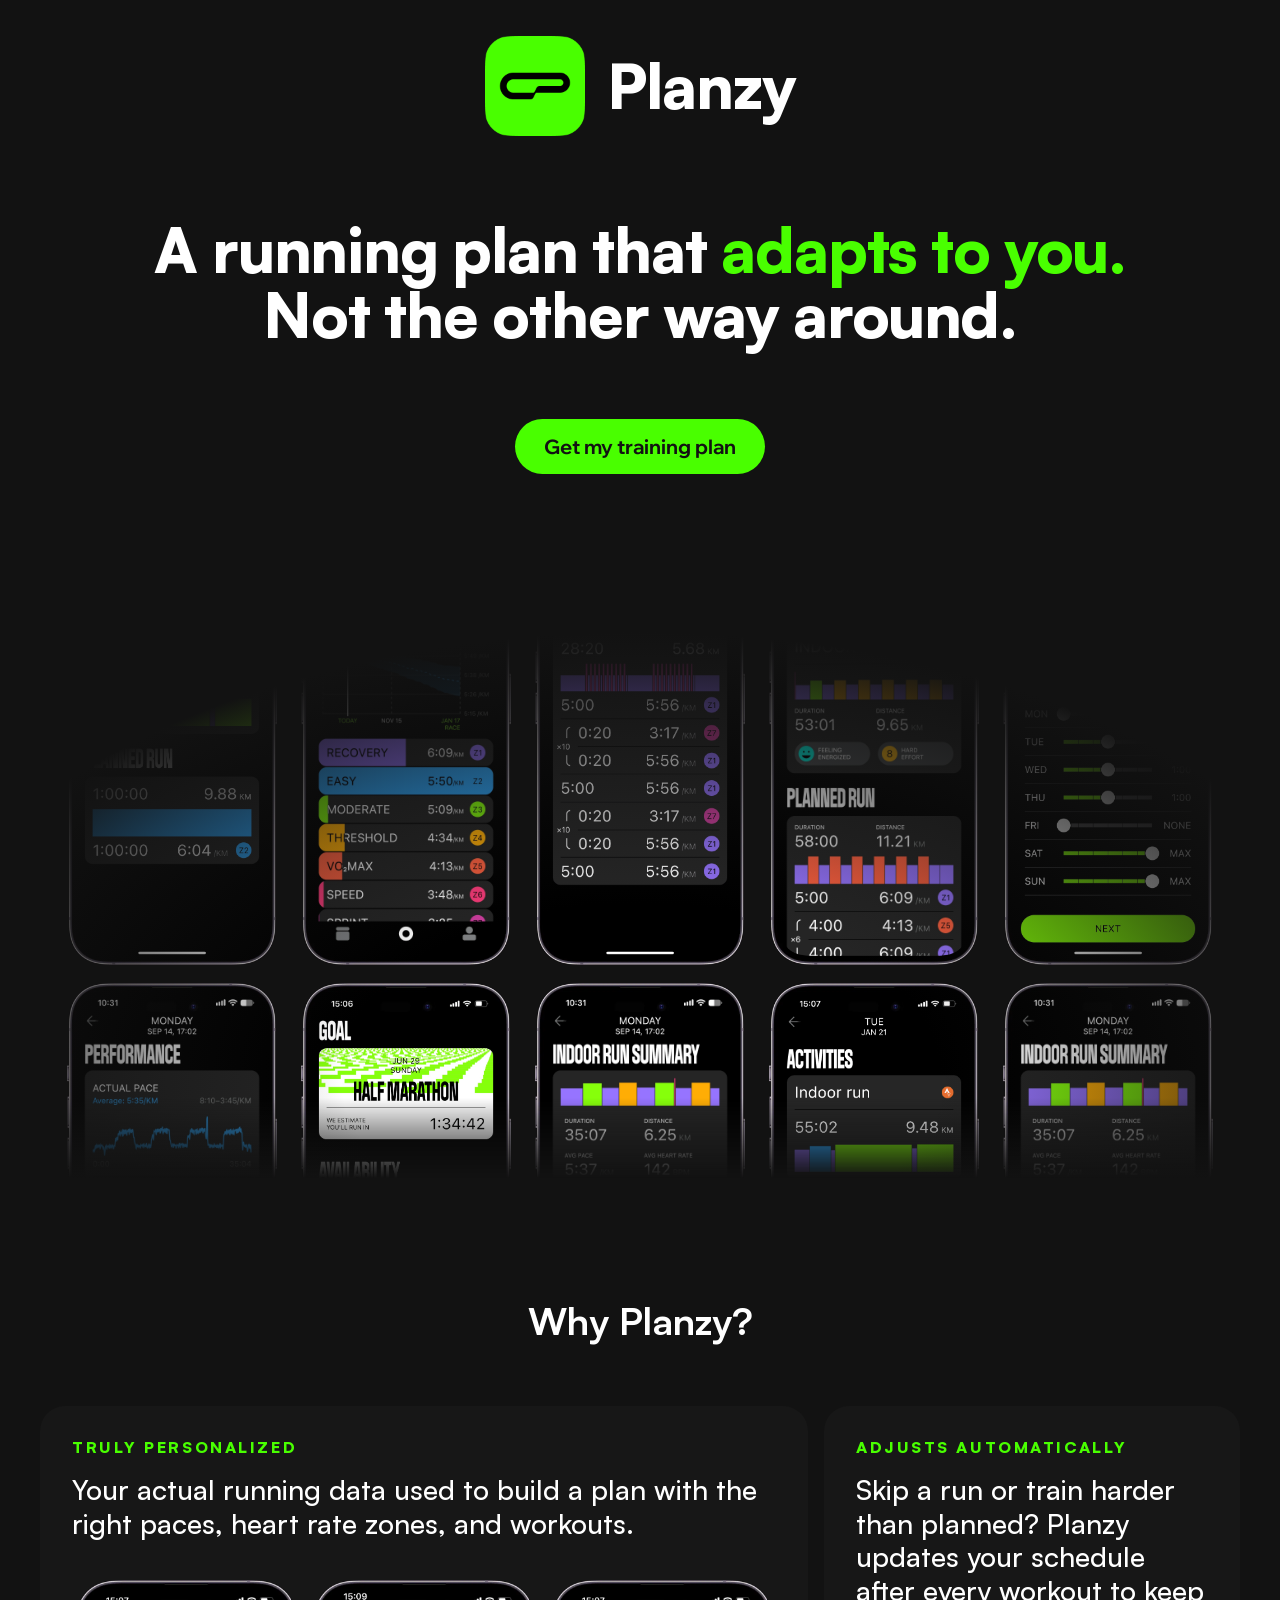
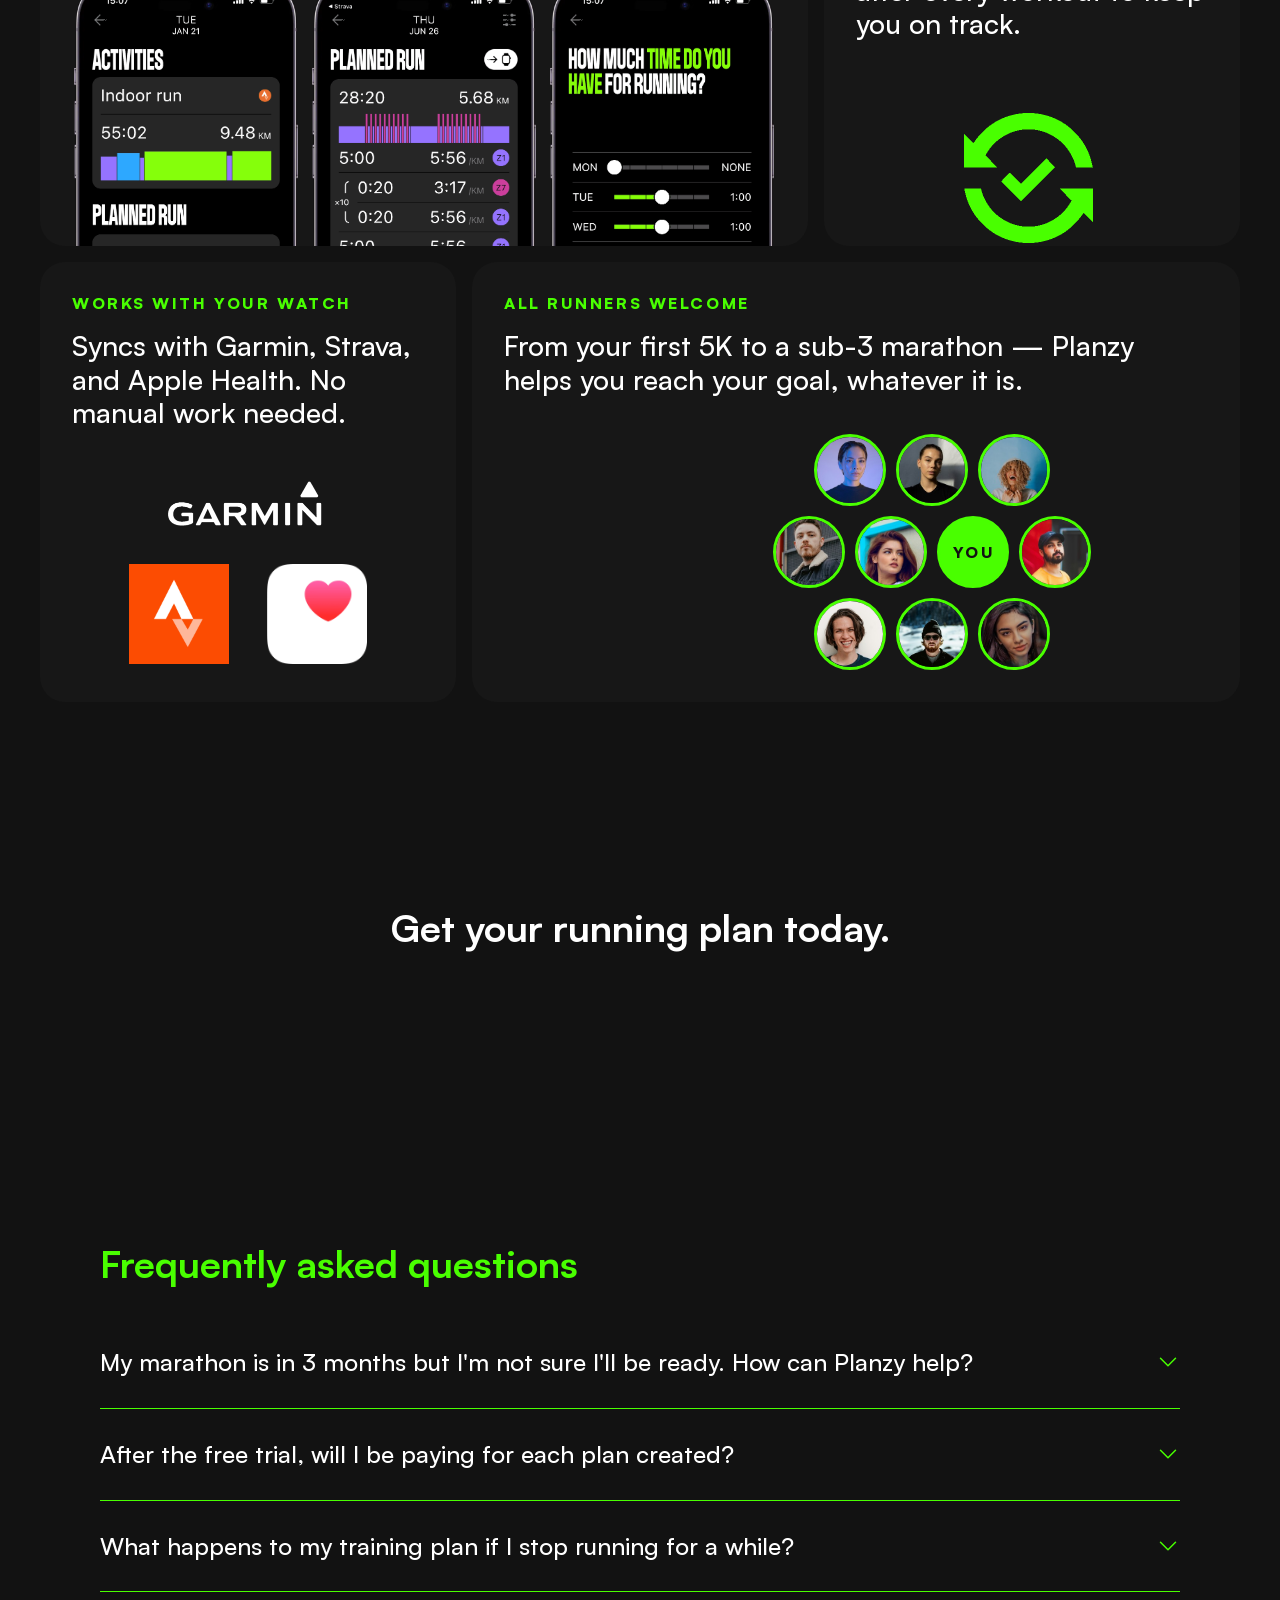
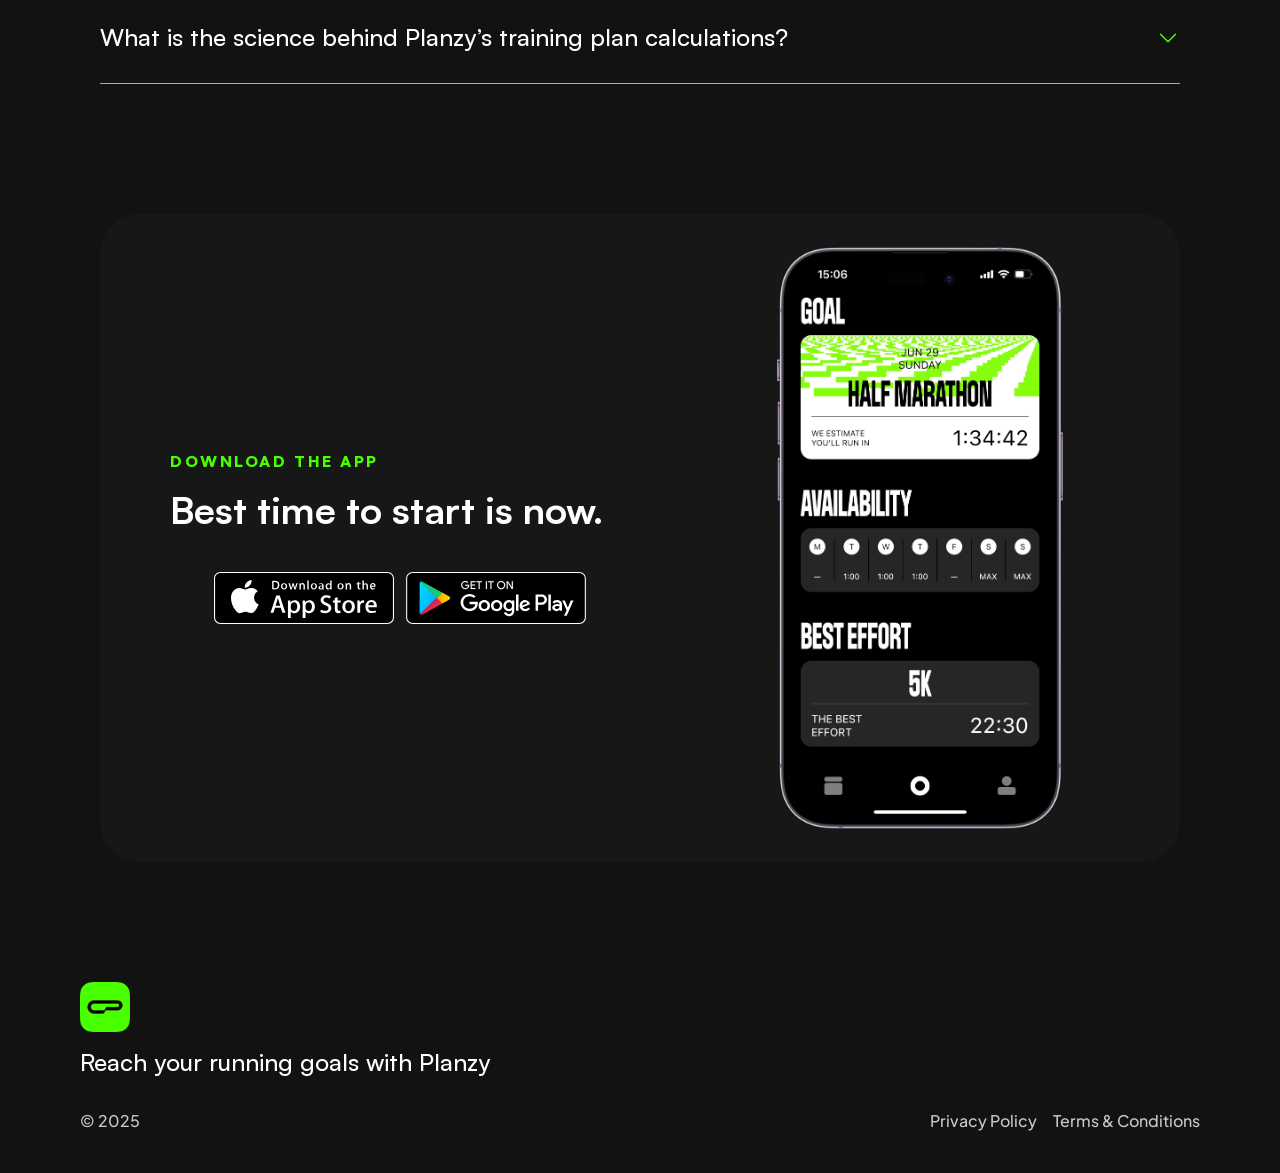
==== commit e3d7a18d: "Hero wall: ten screens, none repeated in neighbouring columns Co-Authored-By: Claude Opus 5.5 <norep" ====
--- a/index.html
+++ b/index.html
@@ -200,42 +200,42 @@
       <div class="col"><div class="track" style="--dur:22.5s;--delay:-3s">
         <div class="phone"><img class="screen" src="/assets/img/screen-activities.png" alt=""><img class="frame" src="/assets/img/phone-frame.webp" alt=""></div>
         <div class="phone"><img class="screen" src="/assets/img/screen-performance.webp" alt=""><img class="frame" src="/assets/img/phone-frame.webp" alt=""></div>
-        <div class="phone"><img class="screen" src="/assets/img/screen-calendar.png" alt=""><img class="frame" src="/assets/img/phone-frame.webp" alt=""></div>
+        <div class="phone"><img class="screen" src="/assets/img/screen-goal-10k.webp" alt=""><img class="frame" src="/assets/img/phone-frame.webp" alt=""></div>
         <div class="phone"><img class="screen" src="/assets/img/screen-activities.png" alt=""><img class="frame" src="/assets/img/phone-frame.webp" alt=""></div>
         <div class="phone"><img class="screen" src="/assets/img/screen-performance.webp" alt=""><img class="frame" src="/assets/img/phone-frame.webp" alt=""></div>
-        <div class="phone"><img class="screen" src="/assets/img/screen-calendar.png" alt=""><img class="frame" src="/assets/img/phone-frame.webp" alt=""></div>
+        <div class="phone"><img class="screen" src="/assets/img/screen-goal-10k.webp" alt=""><img class="frame" src="/assets/img/phone-frame.webp" alt=""></div>
       </div></div>
       <div class="col"><div class="track" style="--dur:19.5s;--delay:-9s">
         <div class="phone"><img class="screen" src="/assets/img/screen-zones.webp" alt=""><img class="frame" src="/assets/img/phone-frame.webp" alt=""></div>
         <div class="phone"><img class="screen" src="/assets/img/screen-goal.png" alt=""><img class="frame" src="/assets/img/phone-frame.webp" alt=""></div>
-        <div class="phone"><img class="screen" src="/assets/img/screen-summary.webp" alt=""><img class="frame" src="/assets/img/phone-frame.webp" alt=""></div>
+        <div class="phone"><img class="screen" src="/assets/img/screen-time.png" alt=""><img class="frame" src="/assets/img/phone-frame.webp" alt=""></div>
         <div class="phone"><img class="screen" src="/assets/img/screen-zones.webp" alt=""><img class="frame" src="/assets/img/phone-frame.webp" alt=""></div>
         <div class="phone"><img class="screen" src="/assets/img/screen-goal.png" alt=""><img class="frame" src="/assets/img/phone-frame.webp" alt=""></div>
-        <div class="phone"><img class="screen" src="/assets/img/screen-summary.webp" alt=""><img class="frame" src="/assets/img/phone-frame.webp" alt=""></div>
+        <div class="phone"><img class="screen" src="/assets/img/screen-time.png" alt=""><img class="frame" src="/assets/img/phone-frame.webp" alt=""></div>
       </div></div>
       <div class="col"><div class="track" style="--dur:17s;--delay:-2s">
         <div class="phone"><img class="screen" src="/assets/img/screen-planned-run.png" alt=""><img class="frame" src="/assets/img/phone-frame.webp" alt=""></div>
         <div class="phone"><img class="screen" src="/assets/img/screen-summary.webp" alt=""><img class="frame" src="/assets/img/phone-frame.webp" alt=""></div>
-        <div class="phone"><img class="screen" src="/assets/img/screen-goal.png" alt=""><img class="frame" src="/assets/img/phone-frame.webp" alt=""></div>
+        <div class="phone"><img class="screen" src="/assets/img/screen-calendar.png" alt=""><img class="frame" src="/assets/img/phone-frame.webp" alt=""></div>
         <div class="phone"><img class="screen" src="/assets/img/screen-planned-run.png" alt=""><img class="frame" src="/assets/img/phone-frame.webp" alt=""></div>
         <div class="phone"><img class="screen" src="/assets/img/screen-summary.webp" alt=""><img class="frame" src="/assets/img/phone-frame.webp" alt=""></div>
-        <div class="phone"><img class="screen" src="/assets/img/screen-goal.png" alt=""><img class="frame" src="/assets/img/phone-frame.webp" alt=""></div>
+        <div class="phone"><img class="screen" src="/assets/img/screen-calendar.png" alt=""><img class="frame" src="/assets/img/phone-frame.webp" alt=""></div>
       </div></div>
       <div class="col"><div class="track" style="--dur:19.5s;--delay:-6s">
-        <div class="phone"><img class="screen" src="/assets/img/screen-calendar.png" alt=""><img class="frame" src="/assets/img/phone-frame.webp" alt=""></div>
-        <div class="phone"><img class="screen" src="/assets/img/screen-zones.webp" alt=""><img class="frame" src="/assets/img/phone-frame.webp" alt=""></div>
-        <div class="phone"><img class="screen" src="/assets/img/screen-planned-run.png" alt=""><img class="frame" src="/assets/img/phone-frame.webp" alt=""></div>
-        <div class="phone"><img class="screen" src="/assets/img/screen-calendar.png" alt=""><img class="frame" src="/assets/img/phone-frame.webp" alt=""></div>
-        <div class="phone"><img class="screen" src="/assets/img/screen-zones.webp" alt=""><img class="frame" src="/assets/img/phone-frame.webp" alt=""></div>
-        <div class="phone"><img class="screen" src="/assets/img/screen-planned-run.png" alt=""><img class="frame" src="/assets/img/phone-frame.webp" alt=""></div>
-      </div></div>
-      <div class="col"><div class="track" style="--dur:22.5s;--delay:-11s">
-        <div class="phone"><img class="screen" src="/assets/img/screen-performance.webp" alt=""><img class="frame" src="/assets/img/phone-frame.webp" alt=""></div>
+        <div class="phone"><img class="screen" src="/assets/img/screen-indoor-run.webp" alt=""><img class="frame" src="/assets/img/phone-frame.webp" alt=""></div>
         <div class="phone"><img class="screen" src="/assets/img/screen-activities.png" alt=""><img class="frame" src="/assets/img/phone-frame.webp" alt=""></div>
         <div class="phone"><img class="screen" src="/assets/img/screen-zones.webp" alt=""><img class="frame" src="/assets/img/phone-frame.webp" alt=""></div>
-        <div class="phone"><img class="screen" src="/assets/img/screen-performance.webp" alt=""><img class="frame" src="/assets/img/phone-frame.webp" alt=""></div>
+        <div class="phone"><img class="screen" src="/assets/img/screen-indoor-run.webp" alt=""><img class="frame" src="/assets/img/phone-frame.webp" alt=""></div>
         <div class="phone"><img class="screen" src="/assets/img/screen-activities.png" alt=""><img class="frame" src="/assets/img/phone-frame.webp" alt=""></div>
         <div class="phone"><img class="screen" src="/assets/img/screen-zones.webp" alt=""><img class="frame" src="/assets/img/phone-frame.webp" alt=""></div>
+      </div></div>
+      <div class="col"><div class="track" style="--dur:22.5s;--delay:-11s">
+        <div class="phone"><img class="screen" src="/assets/img/screen-time.png" alt=""><img class="frame" src="/assets/img/phone-frame.webp" alt=""></div>
+        <div class="phone"><img class="screen" src="/assets/img/screen-summary.webp" alt=""><img class="frame" src="/assets/img/phone-frame.webp" alt=""></div>
+        <div class="phone"><img class="screen" src="/assets/img/screen-goal.png" alt=""><img class="frame" src="/assets/img/phone-frame.webp" alt=""></div>
+        <div class="phone"><img class="screen" src="/assets/img/screen-time.png" alt=""><img class="frame" src="/assets/img/phone-frame.webp" alt=""></div>
+        <div class="phone"><img class="screen" src="/assets/img/screen-summary.webp" alt=""><img class="frame" src="/assets/img/phone-frame.webp" alt=""></div>
+        <div class="phone"><img class="screen" src="/assets/img/screen-goal.png" alt=""><img class="frame" src="/assets/img/phone-frame.webp" alt=""></div>
       </div></div>
     </div>
   </div>
@@ -330,8 +330,8 @@
   <div class="bottom">
     <span>© 2025</span>
     <nav>
-      <a href="https://help.planzy.ai/en/articles/9335132-privacy-policy">Privacy Policy</a>
-      <a href="https://help.planzy.ai/en/articles/9335177-terms-conditions">Terms &amp; Conditions</a>
+      <a href="/privacy">Privacy Policy</a>
+      <a href="/terms">Terms &amp; Conditions</a>
     </nav>
   </div>
 </footer>
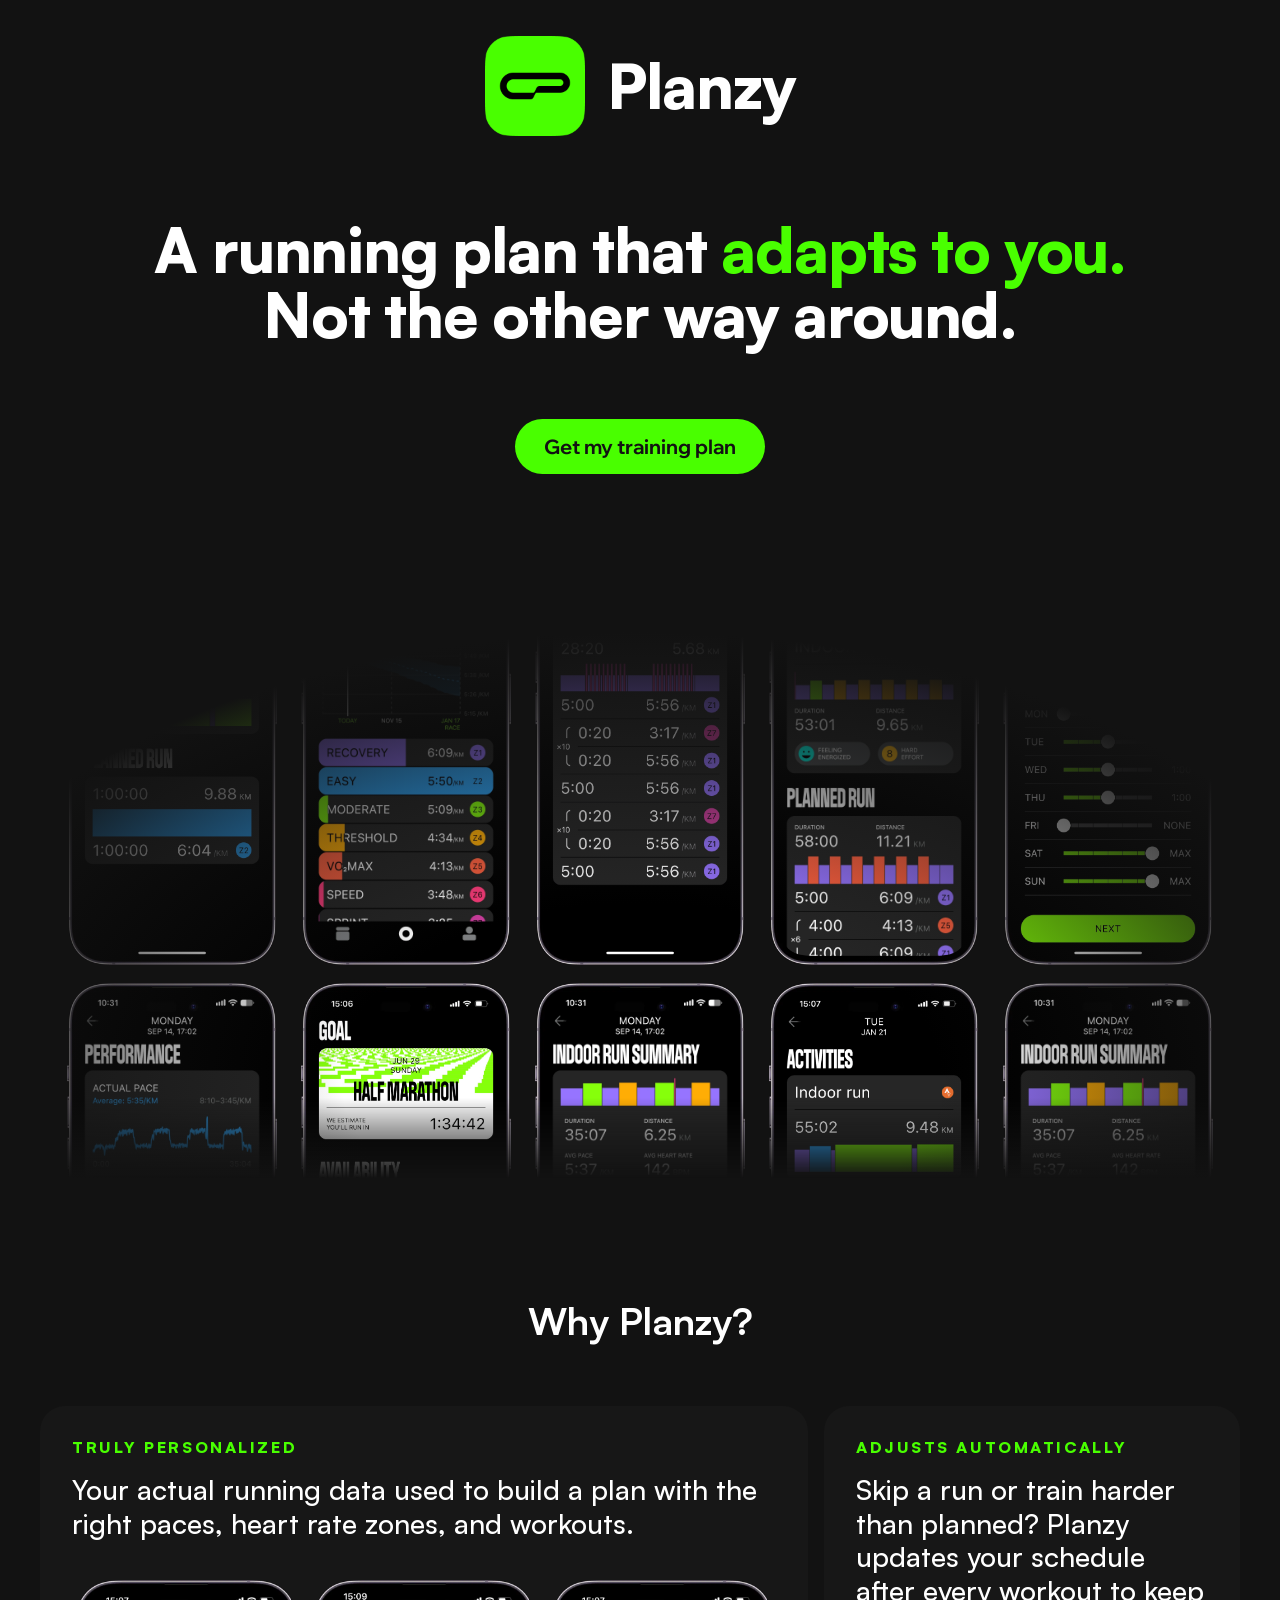
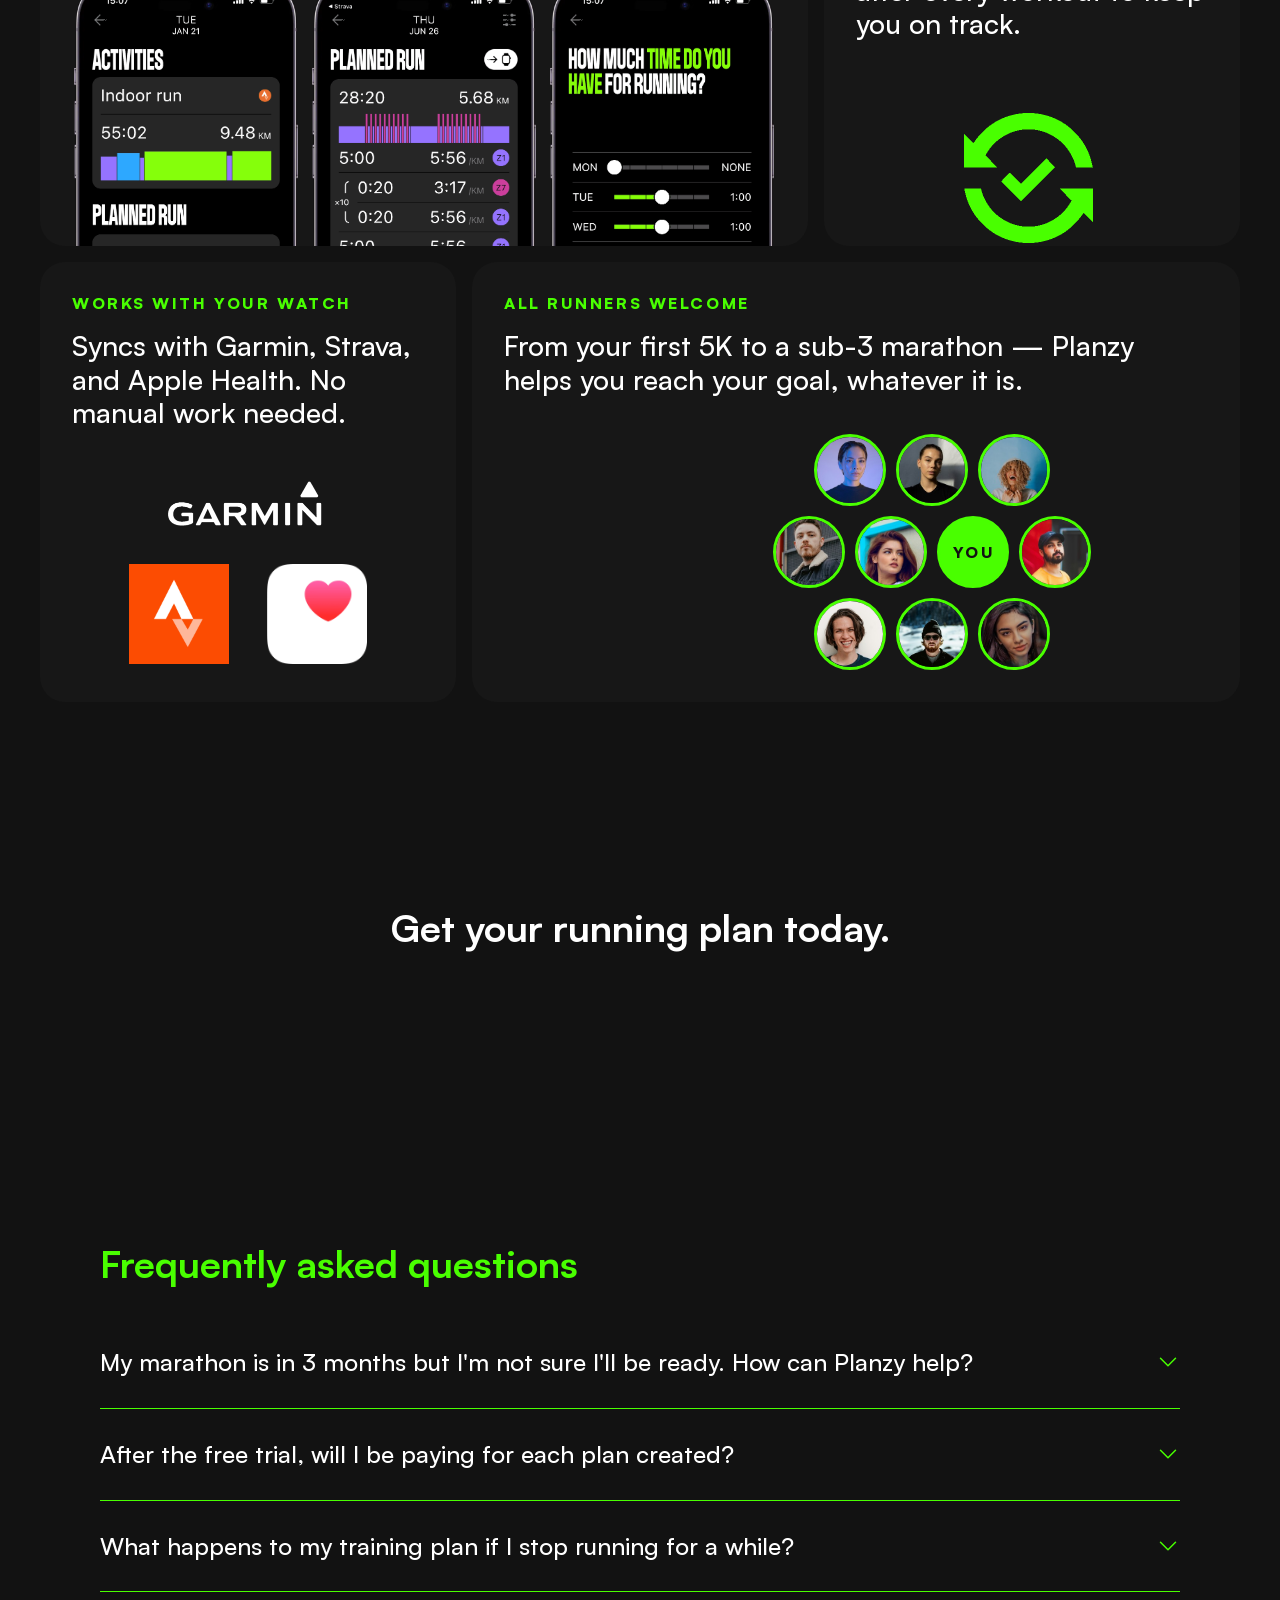
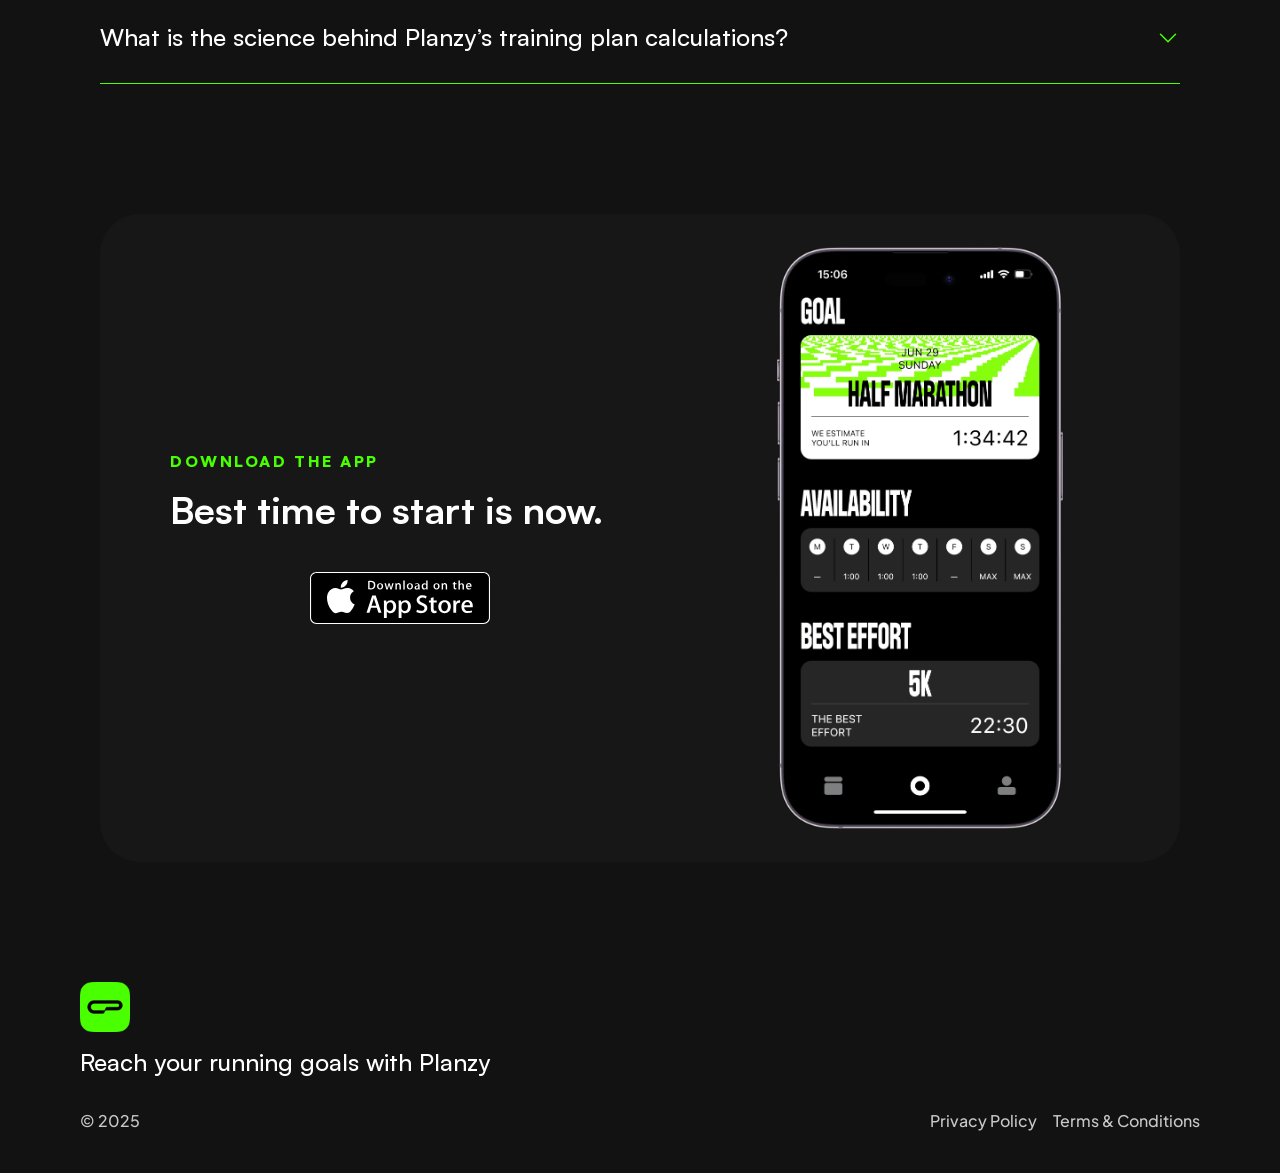
==== commit bc10d401: "iOS only: drop Google Play badge and onelink; App Store link everywhere; legal pages mention Apple o" ====
--- a/index.html
+++ b/index.html
@@ -286,7 +286,7 @@
 
   <section class="cta">
     <h2 class="h2 reveal">Get your running plan today.</h2>
-    <a class="btn reveal" href="https://onelink.to/mcejjr">Start my 7 days free trial</a>
+    <a class="btn reveal" href="https://apps.apple.com/app/id6499276047">Start my 7 days free trial</a>
   </section>
 
   <section class="faq">
@@ -317,7 +317,6 @@
       <h2 class="h2">Best time to start<br class="m"> is now.</h2>
       <div class="stores">
         <a href="https://apps.apple.com/app/id6499276047"><img src="/assets/img/badge-app-store.svg" alt="Download on the App Store" width="180" height="52"></a>
-        <a href="https://play.google.com/store/apps/details?id=ai.planzy"><img src="/assets/img/badge-google-play.svg" alt="Get it on Google Play" width="180" height="52"></a>
       </div>
     </div>
     <div class="phone" aria-hidden="true"><img class="screen" src="/assets/img/screen-goal.png" alt="" loading="lazy"><img class="frame" src="/assets/img/phone-frame.webp" alt=""></div>
